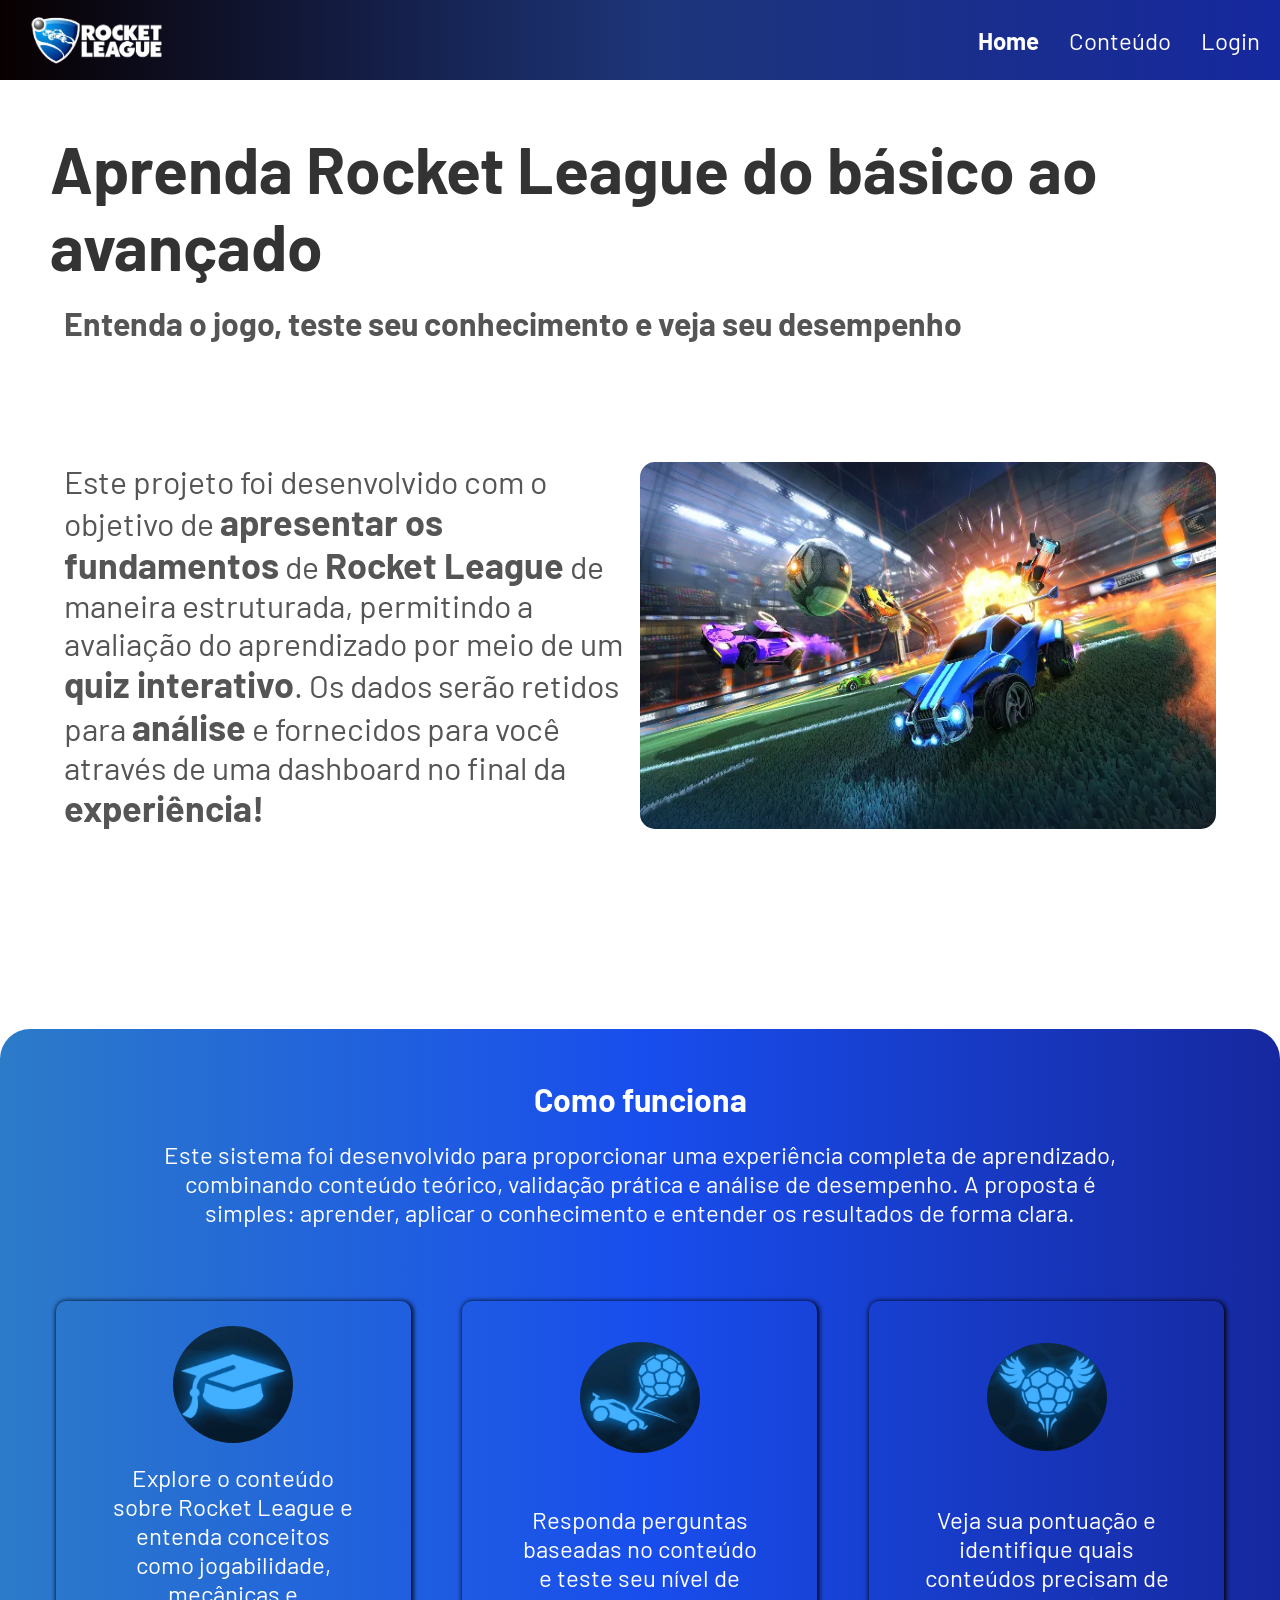
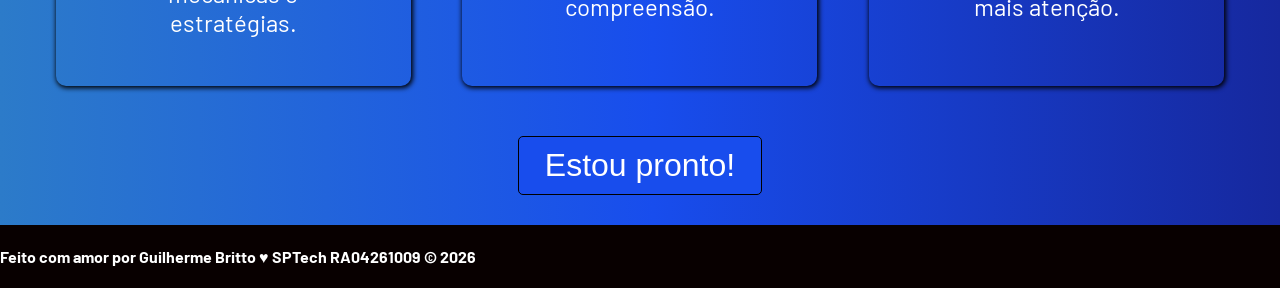
==== pi_rl/public/index.html @ 3319e49d "Adicionando paginas de Login e Cadastro ft. Conexão com o MySQL" ====
<!doctype html>
<html lang="en">
  <head>
    <meta charset="UTF-8" />
    <meta http-equiv="X-UA-Compatible" content="IE=edge" />
    <meta name="viewport" content="width=device-width, initial-scale=1.0" />

    <title>Rocket League | Página Inicial</title>

    <script src="./js/sessao.js"></script>

    <link rel="stylesheet" href="./css/estilo.css" />
    <link rel="icon" href="./assets/imgs/rocket.png" />
    <link rel="preconnect" href="https://fonts.gstatic.com" />
  </head>

  <body>
    <div class="header">
      <div class="container">
        <a href="./index.html"
          ><img
            class="logo"
            src="./assets/imgs/logo_rocket.png"
            alt="Logo do Rocket League"
        /></a>
        <nav>
          <ul>
            <li>
              <b><a href="./index.html">Home</a></b>
            </li>
            <li><a href="./conteudo.html">Conteúdo</a></li>
            <li><a href="./login.html">Login</a></li>
          </ul>
        </nav>
      </div>
    </div>
    <div class="box1">
      <div class="header_box1">
        <h1>Aprenda <span>Rocket League</span> do básico ao avançado</h1>
        <h3>Entenda o jogo, teste seu conhecimento e veja seu desempenho</h3>
      </div>
      <div class="content_box1">
        <p>
          Este projeto foi desenvolvido com o objetivo de
          <b>apresentar os</b> <b>fundamentos</b> de
          <b><span>Rocket League</span></b> de maneira estruturada, permitindo a
          avaliação do aprendizado por meio de um <b>quiz interativo</b>. Os
          dados serão retidos para <b>análise</b> e fornecidos para você através
          de uma dashboard no final da
          <b>experiência!</b>
        </p>
        <img
          src="./assets/imgs/rocketleague.webp"
          alt="Imagem do Rocket League"
        />
      </div>
    </div>
    <div class="box2">
      <div class="header_box2">
        <h1>Como funciona</h1>
        <p>
          Este sistema foi desenvolvido para proporcionar uma experiência
          completa de aprendizado, combinando conteúdo teórico, validação
          prática e análise de desempenho. A proposta é simples: aprender,
          aplicar o conhecimento e entender os resultados de forma clara.
        </p>
      </div>
      <div class="sections_box2">
        <div class="section1_box2">
          <img src="./assets/imgs/aprendizado.png" alt="Aprendizado" />
          <p>
            Explore o conteúdo sobre Rocket League e entenda conceitos como
            jogabilidade, mecânicas e estratégias.
          </p>
        </div>
        <div class="section1_box2">
          <img src="./assets/imgs/conhecimento.png" alt="Conhecimento" />
          <p>
            Responda perguntas baseadas no conteúdo e teste seu nível de
            compreensão.
          </p>
        </div>
        <div class="section1_box2">
          <img src="./assets/imgs/analise.png" alt="Análise" />
          <p>
            Veja sua pontuação e identifique quais conteúdos precisam de mais
            atenção.
          </p>
        </div>
      </div>
      <a href="./conteudo.html"
        ><button class="next_page">Estou pronto!</button></a
      >
    </div>

    <div class="footer">
      <div class="container">
        <h4>
          Feito com amor por Guilherme Britto &hearts; SPTech RA04261009 &copy;
          2026
        </h4>
      </div>
    </div>
  </body>
</html>
---- pi_rl/public/css/estilo.css ----
@import url('https://fonts.googleapis.com/css2?family=Barlow:ital,wght@0,100;0,200;0,300;0,400;0,500;0,600;0,700;0,800;0,900;1,100;1,200;1,300;1,400;1,500;1,600;1,700;1,800;1,900&display=swap');

body {
  margin: 0;
  padding: 0;
  font-family: 'Barlow', 'Segoe UI', 'Segoe UI', Tahoma, Geneva, Verdana, sans-serif;
}

body::selection{
  background-color: blue;
  color: white;
}

:root {
  --tamanho-header: 80px;
  --tamanho-banner: calc(100vh - var(--tamanho-header) - var(--tamanho-footer) - 2px);
  --tamanho-simulador: calc(100vh - var(--tamanho-header) - var(--tamanho-footer) - 2px);
  --tamanho-login: calc(100vh - var(--tamanho-header) - var(--tamanho-footer) - 2px);
  --tamanho-footer: 65px;
}

.logo {
  height: 70px;
  width: auto;
  transition: 500ms;
}

.logo:hover{
  transform: scale(1.1);
  transition-duration: 500ms;
}

.header {
  display: flex;
  justify-content: space-between;
  align-items: center;
  background: #080000;
  background: linear-gradient(90deg,rgba(8, 0, 0, 1) 0%, rgba(29, 53, 122, 1) 51%, rgba(22, 40, 158, 1) 100%);
  height: 80px;
  padding: 0px 20px;
  position: sticky;
  top: 0;
  z-index: 999;
}
.container {
  display: flex;
  align-items: center;
  justify-content: space-between;
  width: 100%;
}
nav ul {
  list-style: none;
  display: flex;
  gap: 30px;
  margin: 0;
  padding: 0;
}

nav ul li a {
  color: rgb(255, 255, 255);
  font-size: 24px;
  text-decoration: none;
  transition: color 0.3s ease;
}

nav ul li a:hover {
  color: rgb(255, 255, 255);
  transition: color 0.3s ease;
  color: rgba(255, 255, 255, 0.7);
}

.box1 {
  display: flex;
  flex-direction: column;
}

.header_box1 {
  display: flex;
  flex-direction: column;
  margin-top: 50px;
}

.header_box1 span{
  transition: 500ms;
}

.header_box1 span:hover{
  transform: scale(1.1);
  transition-duration: 500ms;
  color: rgb(12, 68, 141);
}

.box1 h1 {
  font-size: 64px;
  color: #333;
  margin: 0 0px 20px 50px;
}

.box1 h3 {
  font-size: 32px;
  color: #555;
  margin: 0px 0px 20px 5%;
}

.content_box1 {
  display: flex;
  flex-direction: row;
  justify-content: space-between;
  align-items: space-between;
  margin: 100px 5%;
}

.content_box1 p {
  font-size: 32px;
  color: #555;
  margin: 0;
  width: 55%;
}

.content_box1 p b{
  font-size: 36px;
  transition: 500ms;
}

.content_box1 p b span:hover{
  transform: scale(1.5);
  transition-duration: 500ms;
  color: rgb(12, 68, 141);
}

.content_box1 img {
  width: 50%;
  height: auto;
  border-radius: 15px;
  transition: 500ms;
}

.content_box1 img:hover{
  transform: scale(1.05);
  transition-duration: 500ms;
  box-shadow: 0 3px 6px rgb(10, 37, 190);
}

.box2 {
  display: flex;
  flex-direction: column;
  border-radius: 30px 30px 0px 0px;
  margin-top: 100px;
  text-align: center;
  color: white;
  padding: 30px;
  background: linear-gradient(90deg,rgba(44, 123, 201, 1) 0%, rgba(24, 77, 237, 1) 51%, rgba(22, 40, 158, 1) 100%);
}

.box2 .header_box2 p{
  font-size: 24px;
  color: white;
  margin-top: 20px;
  width: 80%;
  margin-left: 10%;
}

.sections_box2 {
  display: flex;
  flex-direction: row;
  justify-content: space-around;
  align-items: top;
}

.box2 img {
  width: 120px;
  height: auto;
  border-radius: 55%;
}

.section1_box2 {
  display: flex;
  flex-direction: column;
  justify-content: space-around;
  align-items: center;
  margin: 50px 0px;
  box-shadow: 1px 1px 5px 1px rgb(0, 0, 0);
  border-radius: 10px;
  width: 25%;
  padding: 25px;
}

.section1_box2 p {
  font-size: 24px;
  color: white;
  margin-top: 20px;
  width: 80%;
}

.next_page{
  width: 20%;
  font-size: 32px;
  background: rgb(24, 77, 237, 1);
  color: white;
  border-radius: 5px;
  padding: 10px;
  border: 1px solid black;
  transition: 1s;
}

.next_page:hover{
   transition-duration: 1s;
   transform: scale(1.5) rotate(-5deg);
   color: rgb(24, 77, 237, 1);
   background-color: white;
   border: none
}

.footer {
  display: flex;
  justify-content: center;
  align-items: center;
  background: #080000;
  color: white;
}

.login{ 
  display: flex;
  color: white;
  background-color: #080000;
  background: linear-gradient(rgba(0, 0, 0, 0.8), rgba(0, 0, 0, 0.8)),url('../assets/imgs/background_rocket.gif') ;
  background-size: cover;
  background-position: center; 
  background-repeat: no-repeat;
  min-height: 100vh;
}

.login .container{
  display: flex;
  align-items: center;
  justify-content: center;
}

.card-login{
  background-color: rgb(3, 3, 20);
  padding: 100px 200px;
  border-radius: 15px;
  text-align: center;
}

.card-login h2{
  font-size: 40px;
  margin-top: 0;
}

.formulario{
  width:  400px;
}

.card-login .campo{
  text-align: start;
}

.card-login input{
  width: 100%;
  padding: 10px;
  border-radius: 5px;
  border: 0;
}

.card-login button{
  border: 0;
  margin: 10px;
  padding: 10px 30px;
  border-radius: 5px;
  background-color: rgb(47, 47, 184);
  color: white;
  font-size: 18px;
  font-weight: bold;
}

.ref-cadastro{
  color: white;
}

.exit{
  position: absolute;
  text-decoration: none;
  color: white;
  font-size: 32px;
  top: 30px;
  left: 30px;
  transform: scaleX(-1);
}
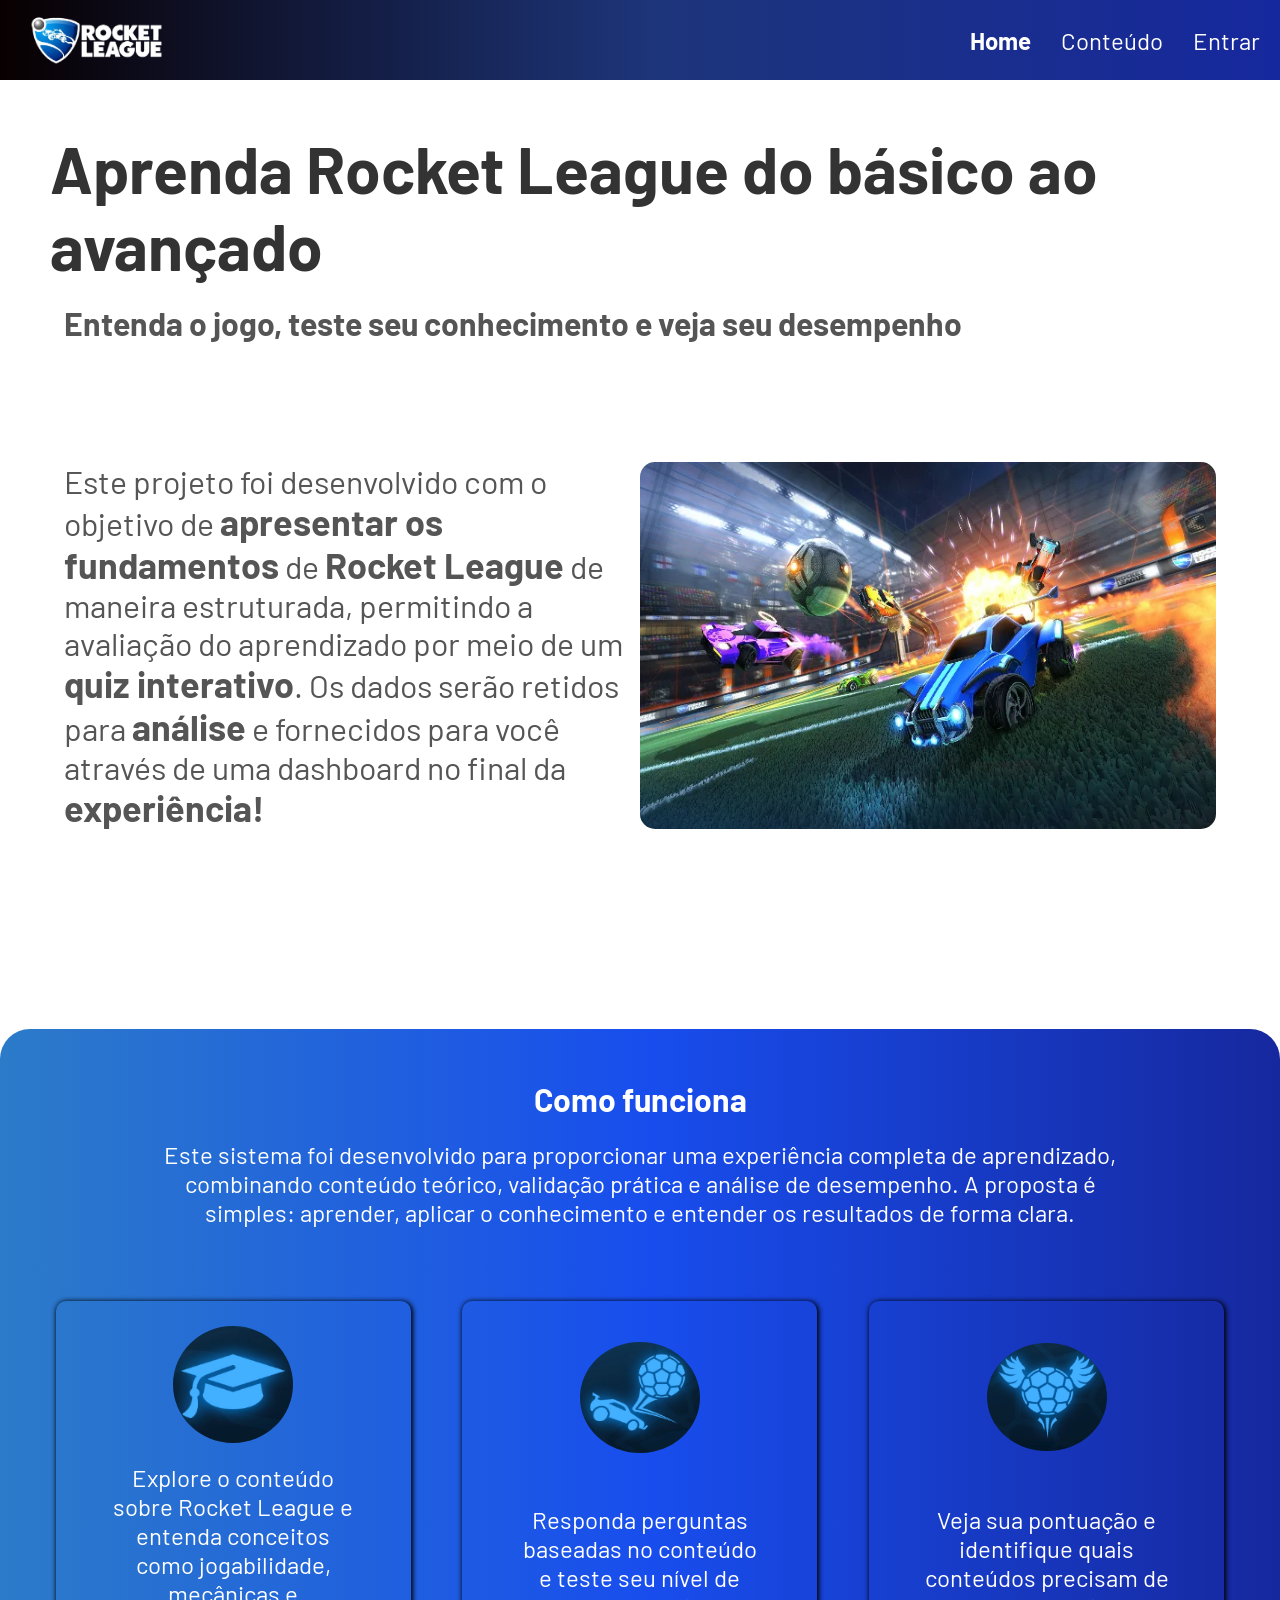
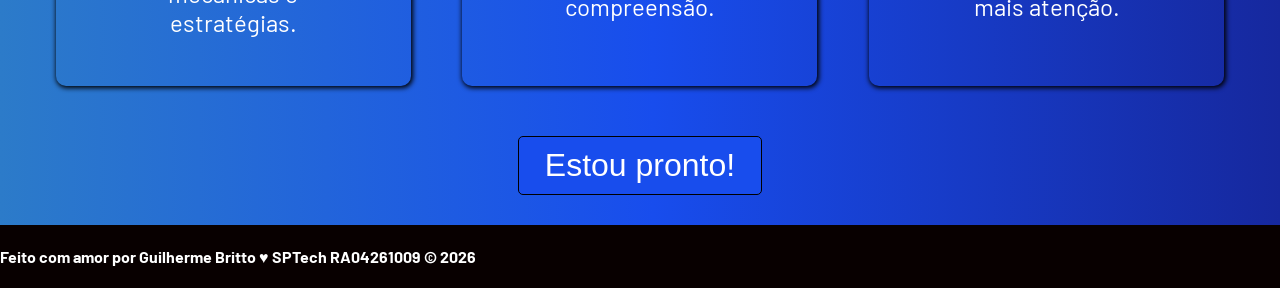
==== commit 0a1ca405: "Estilizando a página de quiz" ====
--- a/pi_rl/public/index.html
+++ b/pi_rl/public/index.html
@@ -29,7 +29,7 @@
               <b><a href="./index.html">Home</a></b>
             </li>
             <li><a href="./conteudo.html">Conteúdo</a></li>
-            <li><a href="./login.html">Login</a></li>
+            <li><a href="./login.html">Entrar</a></li>
           </ul>
         </nav>
       </div>
--- a/pi_rl/public/css/estilo.css
+++ b/pi_rl/public/css/estilo.css
@@ -6,7 +6,7 @@
   font-family: 'Barlow', 'Segoe UI', 'Segoe UI', Tahoma, Geneva, Verdana, sans-serif;
 }
 
-body::selection{
+body::selection {
   background-color: blue;
   color: white;
 }
@@ -25,7 +25,7 @@
   transition: 500ms;
 }
 
-.logo:hover{
+.logo:hover {
   transform: scale(1.1);
   transition-duration: 500ms;
 }
@@ -35,19 +35,26 @@
   justify-content: space-between;
   align-items: center;
   background: #080000;
-  background: linear-gradient(90deg,rgba(8, 0, 0, 1) 0%, rgba(29, 53, 122, 1) 51%, rgba(22, 40, 158, 1) 100%);
+  background: linear-gradient(90deg, rgba(8, 0, 0, 1) 0%, rgba(29, 53, 122, 1) 51%, rgba(22, 40, 158, 1) 100%);
   height: 80px;
   padding: 0px 20px;
   position: sticky;
   top: 0;
   z-index: 999;
 }
+
+.header p{
+  font-size: 40px;
+  color: white;
+}
+
 .container {
   display: flex;
   align-items: center;
   justify-content: space-between;
   width: 100%;
 }
+
 nav ul {
   list-style: none;
   display: flex;
@@ -80,11 +87,11 @@
   margin-top: 50px;
 }
 
-.header_box1 span{
+.header_box1 span {
   transition: 500ms;
 }
 
-.header_box1 span:hover{
+.header_box1 span:hover {
   transform: scale(1.1);
   transition-duration: 500ms;
   color: rgb(12, 68, 141);
@@ -117,12 +124,12 @@
   width: 55%;
 }
 
-.content_box1 p b{
+.content_box1 p b {
   font-size: 36px;
   transition: 500ms;
 }
 
-.content_box1 p b span:hover{
+.content_box1 p b span:hover {
   transform: scale(1.5);
   transition-duration: 500ms;
   color: rgb(12, 68, 141);
@@ -135,7 +142,7 @@
   transition: 500ms;
 }
 
-.content_box1 img:hover{
+.content_box1 img:hover {
   transform: scale(1.05);
   transition-duration: 500ms;
   box-shadow: 0 3px 6px rgb(10, 37, 190);
@@ -149,10 +156,10 @@
   text-align: center;
   color: white;
   padding: 30px;
-  background: linear-gradient(90deg,rgba(44, 123, 201, 1) 0%, rgba(24, 77, 237, 1) 51%, rgba(22, 40, 158, 1) 100%);
-}
-
-.box2 .header_box2 p{
+  background: linear-gradient(90deg, rgba(44, 123, 201, 1) 0%, rgba(24, 77, 237, 1) 51%, rgba(22, 40, 158, 1) 100%);
+}
+
+.box2 .header_box2 p {
   font-size: 24px;
   color: white;
   margin-top: 20px;
@@ -192,7 +199,7 @@
   width: 80%;
 }
 
-.next_page{
+.next_page {
   width: 20%;
   font-size: 32px;
   background: rgb(24, 77, 237, 1);
@@ -203,12 +210,12 @@
   transition: 1s;
 }
 
-.next_page:hover{
-   transition-duration: 1s;
-   transform: scale(1.5) rotate(-5deg);
-   color: rgb(24, 77, 237, 1);
-   background-color: white;
-   border: none
+.next_page:hover {
+  transition-duration: 1s;
+  transform: scale(1.5) rotate(-5deg);
+  color: rgb(24, 77, 237, 1);
+  background-color: white;
+  border: none
 }
 
 .footer {
@@ -219,51 +226,55 @@
   color: white;
 }
 
-.login{ 
+.login {
   display: flex;
   color: white;
   background-color: #080000;
-  background: linear-gradient(rgba(0, 0, 0, 0.8), rgba(0, 0, 0, 0.8)),url('../assets/imgs/background_rocket.gif') ;
+  background: linear-gradient(rgba(0, 0, 0, 0.8), rgba(0, 0, 0, 0.8)), url('../assets/imgs/background_rocket.gif');
   background-size: cover;
-  background-position: center; 
+  background-position: center;
   background-repeat: no-repeat;
   min-height: 100vh;
 }
 
-.login .container{
+.login .container {
   display: flex;
   align-items: center;
   justify-content: center;
 }
 
-.card-login{
+#mensagem_erro {
+  color: red;
+}
+
+.card-login {
   background-color: rgb(3, 3, 20);
-  padding: 100px 200px;
+  padding: 50px 100px;
   border-radius: 15px;
   text-align: center;
 }
 
-.card-login h2{
+.card-login h2 {
   font-size: 40px;
   margin-top: 0;
 }
 
-.formulario{
-  width:  400px;
-}
-
-.card-login .campo{
+.formulario {
+  width: 400px;
+}
+
+.card-login .campo {
   text-align: start;
 }
 
-.card-login input{
+.card-login input {
   width: 100%;
   padding: 10px;
   border-radius: 5px;
   border: 0;
 }
 
-.card-login button{
+.card-login button {
   border: 0;
   margin: 10px;
   padding: 10px 30px;
@@ -274,11 +285,11 @@
   font-weight: bold;
 }
 
-.ref-cadastro{
-  color: white;
-}
-
-.exit{
+.ref-cadastro {
+  color: white;
+}
+
+.exit {
   position: absolute;
   text-decoration: none;
   color: white;
@@ -286,4 +297,327 @@
   top: 30px;
   left: 30px;
   transform: scaleX(-1);
+}
+
+.box1_content {
+  display: flex;
+  flex-direction: column;
+  justify-content: center;
+}
+
+.box1_content h2 {
+  font-size: 64px;
+  margin-left: 50px;
+  color:#333;
+}
+
+.span_azul:hover {
+  color: rgb(12, 68, 141);
+  transform: scale(1.5);
+  transition-duration: 500ms;
+}
+
+.span_vermelho:hover {
+  color: rgb(184, 6, 6);
+  transform: scale(1.5);
+  transition-duration: 500ms;
+}
+
+.section1_box1_content {
+  display: flex;
+  justify-content: space-evenly;
+  align-items: center;
+}
+
+.section1_box1_content img {
+  width: 40%;
+}
+
+.section1_box1_content p {
+  width: 50%;
+  font-size: 32px;
+  color:#555;
+}
+
+.box2_content{
+  display: flex;
+  flex-direction: column;
+  text-align: center;
+  justify-content: center;
+}
+
+.box2_content h2{
+  font-size: 45px;
+  color:white;
+  background-color: rgba(255, 123, 0, 0.952);
+  padding: 20px;
+  margin: 7.5% 15% 7.5%;
+}
+
+.content_block {
+    width: 80%;
+    background-color: rgba(255, 255, 255, 0.05);
+    margin-bottom: 30px;
+    margin-left: 10%;
+    padding: 0px 25px 10px;
+    border: 2px solid #ff4d4d;
+    box-shadow: 1px 1px 5px 1px rgb(0, 0, 0);
+    text-align: start;
+    border-radius: 10px;
+}
+
+.content_block h3 {
+    margin-bottom: 15px;
+    font-size: 38px;
+    color: rgb(18, 59, 180)
+}
+
+.content_block p,
+.content_block li {
+    font-size: 18px;
+    line-height: 1.6;
+    margin-bottom: 10px;
+    width: 60%;
+}
+
+.content_block ul {
+    padding-left: 20px;
+}
+
+.home_quiz{
+    background:
+    linear-gradient(rgba(0, 0, 0, 0.75), rgba(0, 0, 0, 0.82)),
+    url('../assets/imgs/home_quiz.gif');
+
+    background-size: cover;
+    background-position: center;
+    background-repeat: no-repeat;
+
+    min-height: 92.4vh;
+
+    display: flex;
+    justify-content: center;
+    align-items: center;
+
+    font-family: Arial, Helvetica, sans-serif;
+}
+
+.box_home_quiz{
+    width: 80%;
+    max-width: 1200px;
+    text-align: center;
+    padding: 60px 40px;
+    background: rgba(255,255,255,0.04);
+    border: 1px solid rgba(255,255,255,0.08);
+    backdrop-filter: blur(8px);
+    border-radius: 30px;
+    box-shadow:
+    0 10px 40px rgba(0,0,0,0.5);
+    animation: fadeUp 1s ease;
+}
+
+.box_home_quiz h1{
+    font-size: clamp(48px, 6vw, 95px);
+    line-height: 1.1;
+    margin-bottom: 30px;
+    font-weight: 800;
+}
+
+.box_home_quiz h1 .laranja{
+    color: #ff8800;
+}
+
+.box_home_quiz h1 .azul{
+    color: #1f7cff;
+}
+
+.box_home_quiz p{
+    font-size: clamp(18px, 2vw, 32px);
+    color: rgba(255,255,255,0.9);
+    max-width: 1000px;
+    margin: auto;
+    line-height: 1.5;
+    margin-bottom: 50px;
+}
+
+.box_home_quiz button{
+    padding: 18px 42px;
+    background: linear-gradient(135deg, #00aaff, #0066ff);
+    border: none;
+    border-radius: 16px;
+    color: white;
+    font-size: 26px;
+    font-weight: bold;
+    cursor: pointer;
+    transition: 0.35s;
+    box-shadow:
+    0 0 20px rgba(0,170,255,0.35);
+}
+
+.box_home_quiz button:hover{
+    transform: translateY(-5px) scale(1.05);
+    box-shadow:
+    0 0 35px rgba(0,170,255,0.6);
+    background: linear-gradient(135deg, #0099ff, #005eff);
+}
+
+@keyframes fadeUp{
+    from{
+        opacity: 0;
+        transform: translateY(30px);
+    }
+
+    to{
+        opacity: 1;
+        transform: translateY(0);
+    }
+}
+
+.body_quiz{
+    min-height: 92.4vh;
+
+    background:
+    linear-gradient(rgba(0,0,0,0.82), rgba(0,0,0,0.88)),
+    url('../assets/imgs/domios_quiz.jpg');
+
+    background-size: cover;
+    background-position: center;
+    background-repeat: no-repeat;
+
+    font-family: Arial, Helvetica, sans-serif;
+
+    overflow-x: hidden;
+}
+
+
+.quiz_pergunta{
+    width: 75%;
+    margin: 60px auto 30px auto;
+    padding: 40px;
+    background: rgba(255,255,255,0.04);
+    border: 1px solid rgba(255,255,255,0.08);
+    border-radius: 28px;
+    backdrop-filter: blur(10px);
+    box-shadow:
+    0 0 30px rgba(0, 174, 255, 0.15),
+    0 15px 40px rgba(0,0,0,0.45);
+    animation: aparecer 0.8s ease;
+}
+
+.quiz_pergunta h3{
+    font-size: 34px;
+    color: white;
+    line-height: 1.4;
+    margin-bottom: 35px;
+    text-align: center;
+    text-shadow:
+    0 0 15px rgba(0,174,255,0.3);
+}
+
+
+.divquizimg1{
+    display: flex;
+    justify-content: center;
+    align-items: center;
+    margin-bottom: 35px;
+}
+
+.quizimg1{
+    width: 100%;
+    max-width: 850px;
+    border-radius: 22px;
+    border: 2px solid rgba(0,174,255,0.45);
+    box-shadow:
+    0 0 25px rgba(0,174,255,0.22);
+    transition: 0.4s;
+}
+
+.quizimg1:hover{
+    transform: scale(1.015);
+    box-shadow:
+    0 0 40px rgba(0,174,255,0.45);
+}
+
+.quiz_pergunta label{
+    display: flex;
+    align-items: center;
+    margin-bottom: 18px;
+    padding: 18px 20px;
+    border-radius: 16px;
+    cursor: pointer;
+    color: white;
+    font-size: 20px;
+    transition: 0.35s;
+    background: rgba(255,255,255,0.03);
+    border: 1px solid rgba(255,255,255,0.05);
+}
+
+.quiz_pergunta label:hover{
+    transform: translateX(10px);
+    background: rgba(0,174,255,0.12);
+    border: 1px solid rgba(0,174,255,0.35);
+    box-shadow:
+    0 0 20px rgba(0,174,255,0.15);
+}
+
+.quiz_pergunta input[type="radio"]{
+    margin-right: 18px;
+    transform: scale(1.3);
+    cursor: pointer;
+    accent-color: #00aeff;
+}
+
+.quiz_pergunta label:has(input:checked){
+    background: rgba(0,174,255,0.18);
+    border: 1px solid #00aeff;
+    box-shadow:
+    0 0 20px rgba(0,174,255,0.25);
+}
+
+
+.quiz_acoes{
+    width: 75%;
+    margin: auto;
+    display: flex;
+    justify-content: flex-end;
+}
+
+.btn_proxima{
+    padding: 18px 40px;
+    background:
+    linear-gradient(135deg, #00aaff, #004cff);
+    border: none;
+    border-radius: 16px;
+    color: white;
+    font-size: 20px;
+    font-weight: bold;
+    cursor: pointer;
+    transition: 0.35s;
+    box-shadow:
+    0 0 25px rgba(0,174,255,0.35);
+    margin-bottom: 3%;
+}
+
+.btn_proxima:hover{
+    transform: translateY(-4px) scale(1.04);
+    box-shadow:
+    0 0 40px rgba(0,174,255,0.55);
+    background:
+    linear-gradient(135deg, #00bbff, #005eff);
+}
+
+.btn_proxima:active{
+    transform: scale(0.97);
+}
+
+@keyframes aparecer{
+    from{
+        opacity: 0;
+        transform: translateY(30px);
+    }
+
+    to{
+        opacity: 1;
+        transform: translateY(0);
+    }
 }
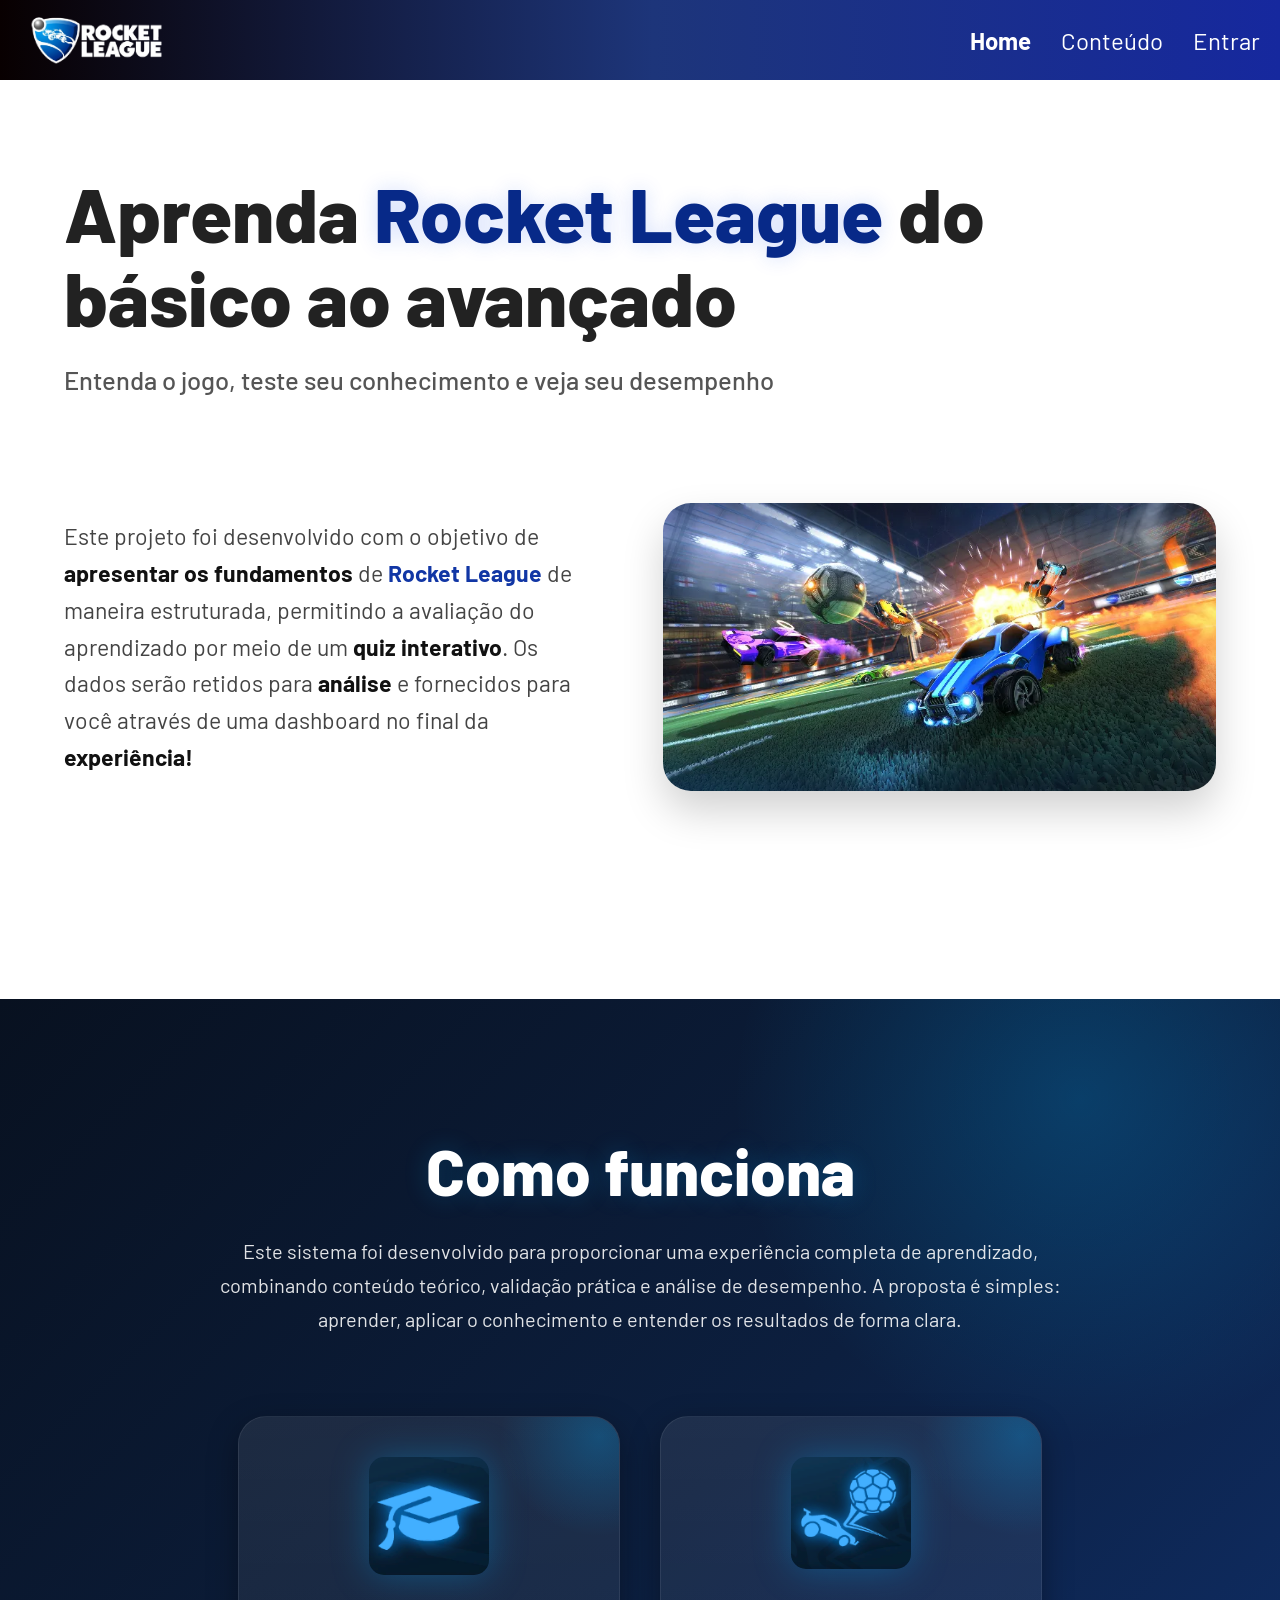
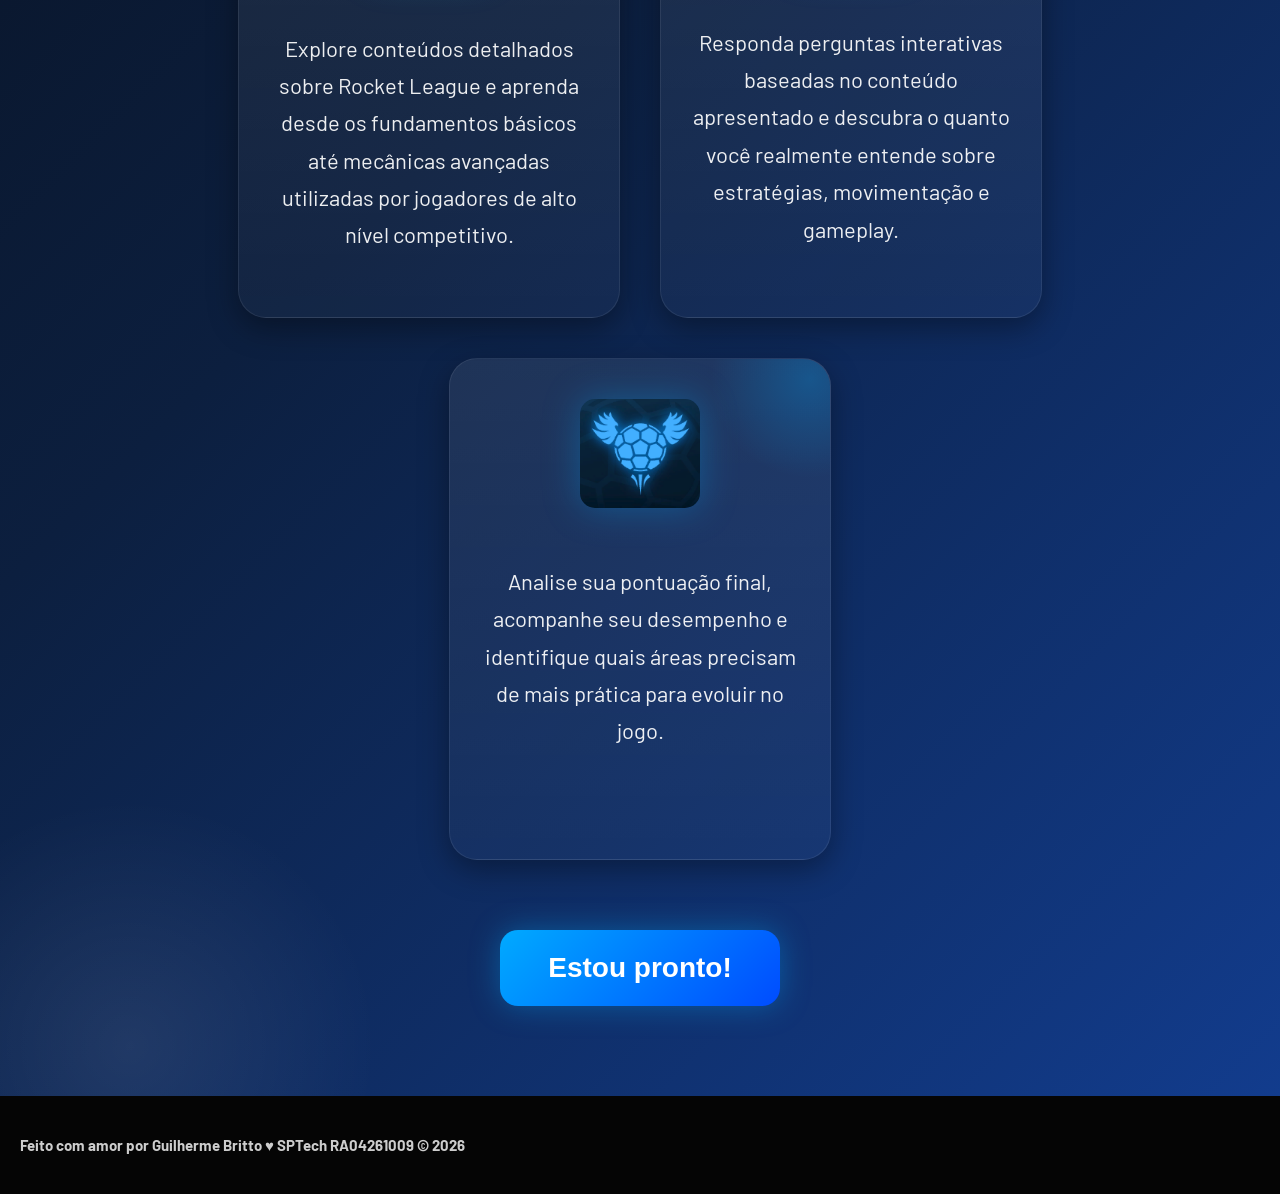
==== commit 1eb0c041: "Estilizando a página home" ====
--- a/pi_rl/public/index.html
+++ b/pi_rl/public/index.html
@@ -69,22 +69,26 @@
         <div class="section1_box2">
           <img src="./assets/imgs/aprendizado.png" alt="Aprendizado" />
           <p>
-            Explore o conteúdo sobre Rocket League e entenda conceitos como
-            jogabilidade, mecânicas e estratégias.
+            Explore conteúdos detalhados sobre Rocket League e aprenda desde os
+            fundamentos básicos até mecânicas avançadas utilizadas por jogadores
+            de alto nível competitivo.
           </p>
         </div>
+
         <div class="section1_box2">
           <img src="./assets/imgs/conhecimento.png" alt="Conhecimento" />
           <p>
-            Responda perguntas baseadas no conteúdo e teste seu nível de
-            compreensão.
+            Responda perguntas interativas baseadas no conteúdo apresentado e
+            descubra o quanto você realmente entende sobre estratégias,
+            movimentação e gameplay.
           </p>
         </div>
+
         <div class="section1_box2">
           <img src="./assets/imgs/analise.png" alt="Análise" />
           <p>
-            Veja sua pontuação e identifique quais conteúdos precisam de mais
-            atenção.
+            Analise sua pontuação final, acompanhe seu desempenho e identifique
+            quais áreas precisam de mais prática para evoluir no jogo.
           </p>
         </div>
       </div>
--- a/pi_rl/public/css/estilo.css
+++ b/pi_rl/public/css/estilo.css
@@ -76,156 +76,277 @@
   color: rgba(255, 255, 255, 0.7);
 }
 
-.box1 {
-  display: flex;
-  flex-direction: column;
-}
-
-.header_box1 {
-  display: flex;
-  flex-direction: column;
-  margin-top: 50px;
-}
-
-.header_box1 span {
-  transition: 500ms;
-}
-
-.header_box1 span:hover {
-  transform: scale(1.1);
-  transition-duration: 500ms;
-  color: rgb(12, 68, 141);
-}
-
-.box1 h1 {
-  font-size: 64px;
-  color: #333;
-  margin: 0 0px 20px 50px;
-}
-
-.box1 h3 {
-  font-size: 32px;
-  color: #555;
-  margin: 0px 0px 20px 5%;
-}
-
-.content_box1 {
-  display: flex;
-  flex-direction: row;
-  justify-content: space-between;
-  align-items: space-between;
-  margin: 100px 5%;
-}
-
-.content_box1 p {
-  font-size: 32px;
-  color: #555;
-  margin: 0;
-  width: 55%;
-}
-
-.content_box1 p b {
-  font-size: 36px;
-  transition: 500ms;
-}
-
-.content_box1 p b span:hover {
-  transform: scale(1.5);
-  transition-duration: 500ms;
-  color: rgb(12, 68, 141);
-}
-
-.content_box1 img {
-  width: 50%;
-  height: auto;
-  border-radius: 15px;
-  transition: 500ms;
-}
-
-.content_box1 img:hover {
-  transform: scale(1.05);
-  transition-duration: 500ms;
-  box-shadow: 0 3px 6px rgb(10, 37, 190);
-}
-
-.box2 {
-  display: flex;
-  flex-direction: column;
-  border-radius: 30px 30px 0px 0px;
-  margin-top: 100px;
-  text-align: center;
-  color: white;
-  padding: 30px;
-  background: linear-gradient(90deg, rgba(44, 123, 201, 1) 0%, rgba(24, 77, 237, 1) 51%, rgba(22, 40, 158, 1) 100%);
-}
-
-.box2 .header_box2 p {
-  font-size: 24px;
-  color: white;
-  margin-top: 20px;
-  width: 80%;
-  margin-left: 10%;
-}
-
-.sections_box2 {
-  display: flex;
-  flex-direction: row;
-  justify-content: space-around;
-  align-items: top;
-}
-
-.box2 img {
-  width: 120px;
-  height: auto;
-  border-radius: 55%;
-}
-
-.section1_box2 {
-  display: flex;
-  flex-direction: column;
-  justify-content: space-around;
-  align-items: center;
-  margin: 50px 0px;
-  box-shadow: 1px 1px 5px 1px rgb(0, 0, 0);
-  border-radius: 10px;
-  width: 25%;
-  padding: 25px;
-}
-
-.section1_box2 p {
-  font-size: 24px;
-  color: white;
-  margin-top: 20px;
-  width: 80%;
-}
-
-.next_page {
-  width: 20%;
-  font-size: 32px;
-  background: rgb(24, 77, 237, 1);
-  color: white;
-  border-radius: 5px;
-  padding: 10px;
-  border: 1px solid black;
-  transition: 1s;
-}
-
-.next_page:hover {
-  transition-duration: 1s;
-  transform: scale(1.5) rotate(-5deg);
-  color: rgb(24, 77, 237, 1);
-  background-color: white;
-  border: none
-}
-
-.footer {
-  display: flex;
-  justify-content: center;
-  align-items: center;
-  background: #080000;
-  color: white;
-}
-
+.box1{
+    display: flex;
+    flex-direction: column;
+    padding: 50px 0 80px 0;
+}
+
+.header_box1{
+    display: flex;
+    flex-direction: column;
+    margin-top: 40px;
+    animation: surgirCima 1s ease;
+}
+
+.header_box1 h1{
+    font-size: clamp(52px, 6vw, 90px);
+    color: #222;
+    margin: 0 5% 25px 5%;
+    line-height: 1.1;
+    font-weight: 800;
+}
+
+.header_box1 h1 span{
+    color: rgb(7, 41, 136);
+    transition: 0.4s;
+    text-shadow:
+    0 0 20px rgba(24,77,237,0.18);
+}
+
+.header_box1 h1 span:hover{
+    color: rgb(12, 68, 141);
+    letter-spacing: 2px;
+}
+
+.header_box1 h3{
+    font-size: clamp(24px, 2vw, 36px);
+    color: #555;
+    margin: 0 5%;
+    font-weight: 500;
+}
+
+.content_box1{
+    display: flex;
+    justify-content: space-between;
+    align-items: center;
+    gap: 60px;
+    margin: 100px 5% 0 5%;
+}
+
+.content_box1 p{
+    font-size: clamp(22px, 1.8vw, 34px);
+    color: #444;
+    line-height: 1.6;
+    width: 52%;
+    font-weight: 400;
+}
+
+.content_box1 p b{
+    color: #111;
+    transition: 0.3s;
+}
+
+.content_box1 p b span{
+    color: rgb(17, 54, 165);
+}
+
+.content_box1 p b span:hover{
+    color: rgb(12, 68, 141);
+}
+
+.content_box1 img{
+    width: 48%;
+    border-radius: 28px;
+    transition: 0.45s;
+    box-shadow:
+    0 20px 40px rgba(0,0,0,0.18);
+}
+
+.content_box1 img:hover{
+    transform: scale(1.03) rotate(-1deg);
+    box-shadow:
+    0 25px 50px rgba(24,77,237,0.28);
+}
+
+/* ===== BOX 2 ===== */
+
+.box2{
+    display: flex;
+    flex-direction: column;
+    text-align: center;
+    color: white;
+    padding: 90px 5%;
+    margin-top: 120px;
+    position: relative;
+    overflow: hidden;
+    background:
+    linear-gradient(135deg,
+    #081120 0%,
+    #0c1f3f 40%,
+    #123c8d 100%);
+}
+
+.box2::before{
+    content: "";
+    position: absolute;
+    width: 700px;
+    height: 700px;
+    background:
+    radial-gradient(circle,
+    rgba(0,174,255,0.22) 0%,
+    transparent 70%);
+    top: -250px;
+    right: -150px;
+    z-index: 0;
+}
+
+.box2::after{
+    content: "";
+    position: absolute;
+    width: 500px;
+    height: 500px;
+    background:
+    radial-gradient(circle,
+    rgba(255,255,255,0.08) 0%,
+    transparent 70%);
+    bottom: -200px;
+    left: -120px;
+    z-index: 0;
+}
+
+.box2 > *{
+    position: relative;
+    z-index: 2;
+}
+
+.box2 .header_box2 h1{
+    font-size: clamp(48px, 5vw, 82px);
+    margin-bottom: 25px;
+    font-weight: 800;
+    text-shadow:
+    0 0 25px rgba(0,174,255,0.22);
+}
+
+.box2 .header_box2 p{
+    font-size: clamp(20px, 1.5vw, 28px);
+    width: 75%;
+    margin: auto;
+    line-height: 1.7;
+    color: rgba(255,255,255,0.88);
+}
+
+.sections_box2{
+    display: flex;
+    justify-content: center;
+    gap: 40px;
+    margin-top: 80px;
+    flex-wrap: wrap;
+}
+
+.section1_box2{
+    width: 320px;
+    min-height: 420px;
+    padding: 40px 30px;
+    border-radius: 28px;
+    background:
+    linear-gradient(
+    180deg,
+    rgba(255,255,255,0.08),
+    rgba(255,255,255,0.03)
+    );
+    border: 1px solid rgba(255,255,255,0.08);
+    transition: 0.45s;
+    position: relative;
+    overflow: hidden;
+    box-shadow:
+    0 10px 30px rgba(0,0,0,0.35);
+}
+
+.section1_box2::before{
+    content: "";
+    position: absolute;
+    width: 200px;
+    height: 200px;
+    background:
+    radial-gradient(circle,
+    rgba(0,174,255,0.25),
+    transparent 70%);
+    top: -80px;
+    right: -80px;
+}
+
+.section1_box2:hover{
+    transform:
+    translateY(-12px)
+    scale(1.03);
+    border: 1px solid rgba(0,174,255,0.35);
+    box-shadow:
+    0 0 35px rgba(0,174,255,0.22),
+    0 20px 50px rgba(0,0,0,0.4);
+}
+
+.section1_box2 img{
+    width: 120px;
+    margin-bottom: 30px;
+    transition: 0.4s;
+    border-radius: 15px;
+    filter:
+    drop-shadow(0 0 18px rgba(0,174,255,0.3));
+}
+
+.section1_box2:hover img{
+    transform: scale(1.08);
+}
+
+.section1_box2 p{
+    font-size: 22px;
+    line-height: 1.7;
+    color: rgba(255,255,255,0.92);
+}
+
+.next_page{
+    margin-top: 70px;
+    align-self: center;
+    padding: 22px 48px;
+    font-size: 28px;
+    font-weight: bold;
+    color: white;
+    border: none;
+    border-radius: 18px;
+    cursor: pointer;
+    transition: 0.4s;
+    background:
+    linear-gradient(135deg,
+    #00aaff,
+    #004cff);
+    box-shadow:
+    0 0 30px rgba(0,174,255,0.35);
+}
+
+.next_page:hover{
+    transform:
+    translateY(-6px)
+    scale(1.05);
+    box-shadow:
+    0 0 45px rgba(0,174,255,0.55);
+    background:
+    linear-gradient(135deg,
+    #00bbff,
+    #005eff);
+}
+
+.footer{
+    display: flex;
+    justify-content: center;
+    align-items: center;
+    background: #050505;
+    color: rgba(255,255,255,0.8);
+    padding: 20px;
+    font-size: 15px;
+}
+
+@keyframes surgirCima{
+    from{
+        opacity: 0;
+        transform: translateY(30px);
+    }
+    to{
+        opacity: 1;
+        transform: translateY(0);
+    }
+  }
+  
 .login {
   display: flex;
   color: white;
@@ -243,50 +364,110 @@
   justify-content: center;
 }
 
-#mensagem_erro {
-  color: red;
-}
-
-.card-login {
-  background-color: rgb(3, 3, 20);
-  padding: 50px 100px;
-  border-radius: 15px;
-  text-align: center;
-}
-
-.card-login h2 {
-  font-size: 40px;
-  margin-top: 0;
-}
-
-.formulario {
-  width: 400px;
-}
-
-.card-login .campo {
-  text-align: start;
-}
-
-.card-login input {
-  width: 100%;
-  padding: 10px;
-  border-radius: 5px;
-  border: 0;
-}
-
-.card-login button {
-  border: 0;
-  margin: 10px;
-  padding: 10px 30px;
-  border-radius: 5px;
-  background-color: rgb(47, 47, 184);
-  color: white;
-  font-size: 18px;
-  font-weight: bold;
-}
-
-.ref-cadastro {
-  color: white;
+.card-login{
+    background: rgba(255,255,255,0.04);
+    border: 1px solid rgba(255,255,255,0.08);
+    backdrop-filter: blur(10px);
+    padding: 55px 70px;
+    border-radius: 28px;
+    text-align: center;
+    box-shadow:
+    0 0 30px rgba(0,174,255,0.12),
+    0 15px 40px rgba(0,0,0,0.45);
+    animation: aparecerLogin 0.8s ease;
+}
+
+.card-login h2{
+    font-size: 52px;
+    margin-top: 0;
+    margin-bottom: 35px;
+    color: white;
+    font-weight: 800;
+    letter-spacing: 1px;
+    text-shadow:
+    0 0 15px rgba(0,174,255,0.25);
+}
+
+.formulario{
+    width: 400px;
+}
+
+.card-login .campo{
+    text-align: start;
+    margin-bottom: 22px;
+}
+
+.card-login .campo span{
+    display: block;
+    margin-bottom: 10px;
+    color: rgba(255,255,255,0.85);
+    font-size: 18px;
+    font-weight: 600;
+    letter-spacing: 0.5px;
+}
+
+
+.card-login input{
+    width: 100%;
+    padding: 16px 18px;
+    border-radius: 14px;
+    border: 1px solid rgba(255,255,255,0.08);
+    background: rgba(255,255,255,0.05);
+    color: white;
+    font-size: 16px;
+    outline: none;
+    transition: 0.3s;
+}
+
+.card-login input::placeholder{
+    color: rgba(255,255,255,0.4);
+}
+
+.card-login input:focus{
+    border: 1px solid rgba(0,174,255,0.7);
+    box-shadow:
+    0 0 20px rgba(0,174,255,0.25);
+    background: rgba(255,255,255,0.07);
+}
+
+.card-login button{
+    border: none;
+    margin-top: 18px;
+    padding: 16px 38px;
+    border-radius: 16px;
+    background:
+    linear-gradient(135deg, #00aaff, #004cff);
+    color: white;
+    font-size: 20px;
+    font-weight: bold;
+    cursor: pointer;
+    transition: 0.35s;
+    box-shadow:
+    0 0 25px rgba(0,174,255,0.35);
+}
+
+.card-login button:hover{
+    transform: translateY(-4px) scale(1.04);
+    box-shadow:
+    0 0 40px rgba(0,174,255,0.55);
+    background:
+    linear-gradient(135deg, #00bbff, #005eff);
+}
+
+
+.ref-cadastro{
+    display: inline-block;
+    margin-top: 25px;
+    color: rgba(255,255,255,0.8);
+    text-decoration: none;
+    font-size: 15px;
+    transition: 0.3s;
+}
+
+.ref-cadastro:hover{
+    color: #00aeff;
+    text-shadow:
+    0 0 12px rgba(0,174,255,0.35);
 }
 
 .exit {
@@ -298,6 +479,25 @@
   left: 30px;
   transform: scaleX(-1);
 }
+
+#mensagem_erro{
+    margin-top: 15px;
+    color: #ff4d4d;
+    font-weight: bold;
+}
+
+@keyframes aparecerLogin{
+    from{
+        opacity: 0;
+        transform: translateY(30px);
+    }
+
+    to{
+        opacity: 1;
+        transform: translateY(0);
+    }
+}
+
 
 .box1_content {
   display: flex;
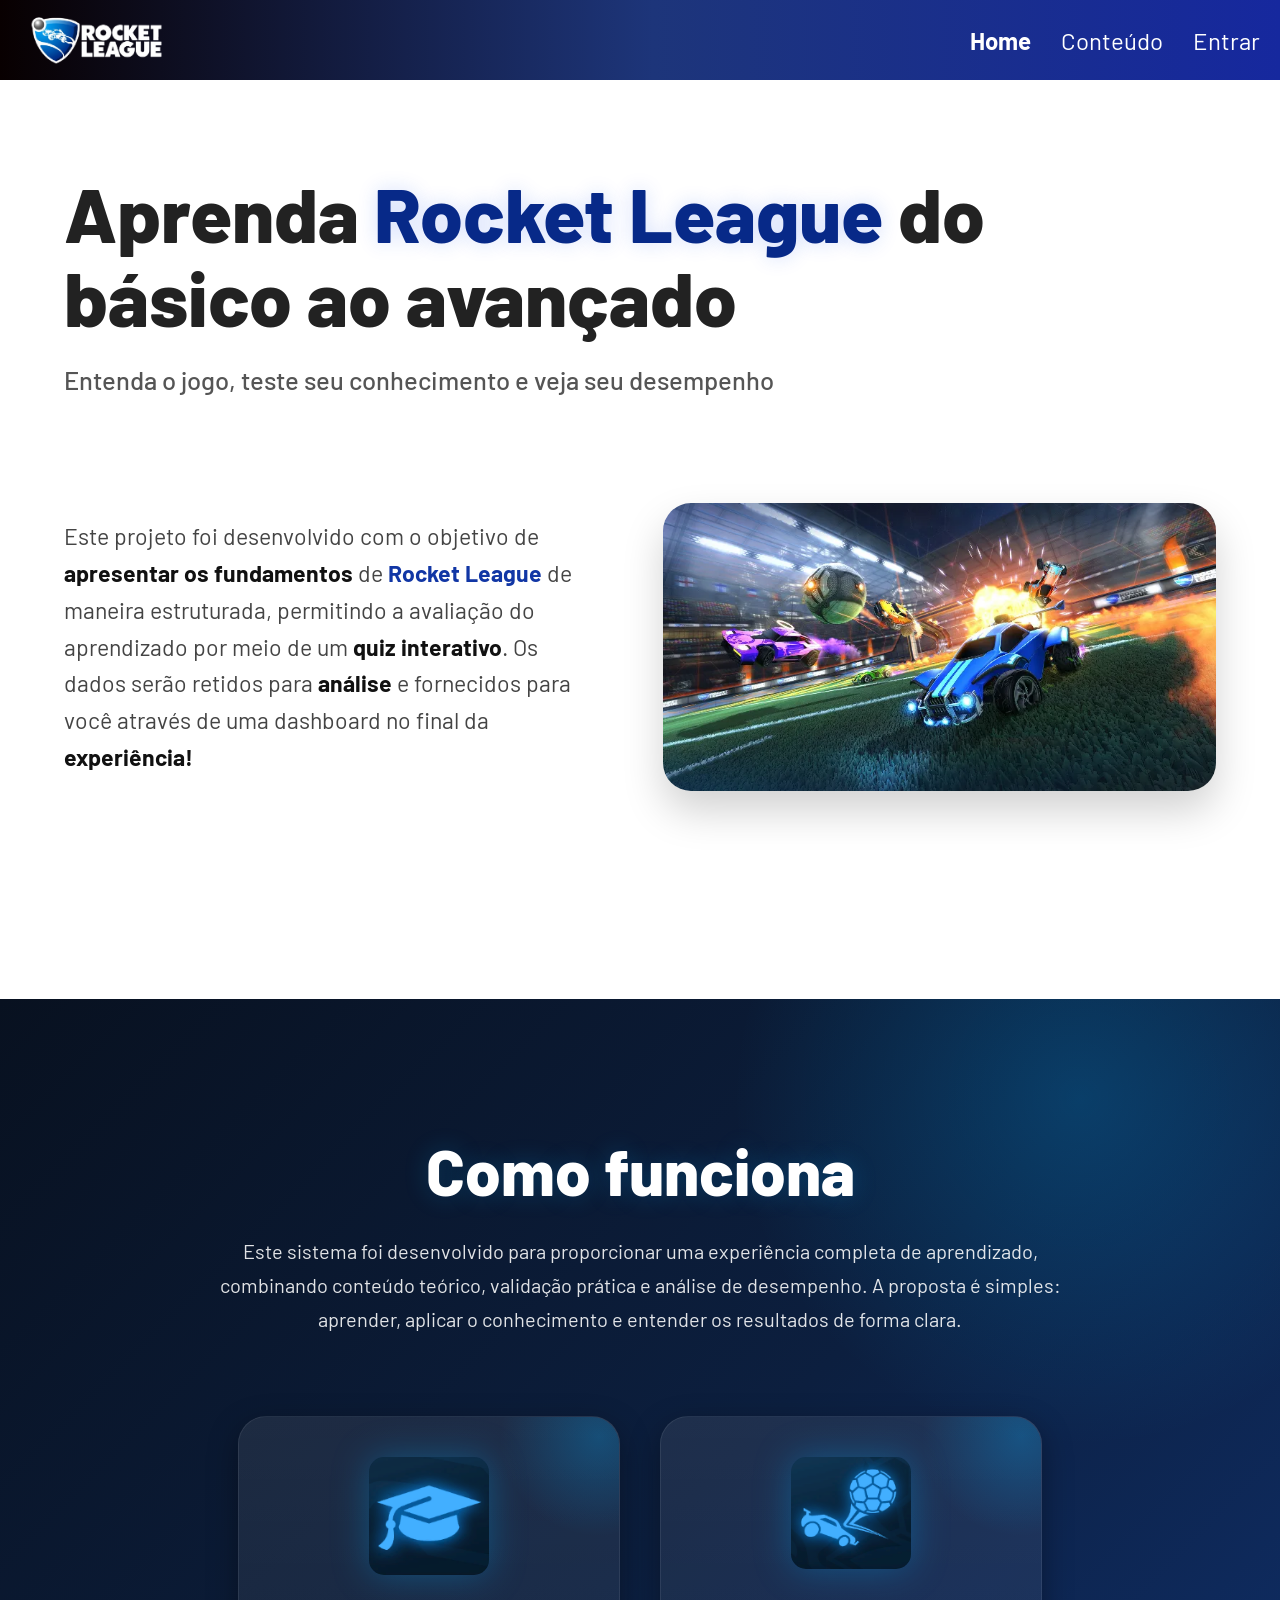
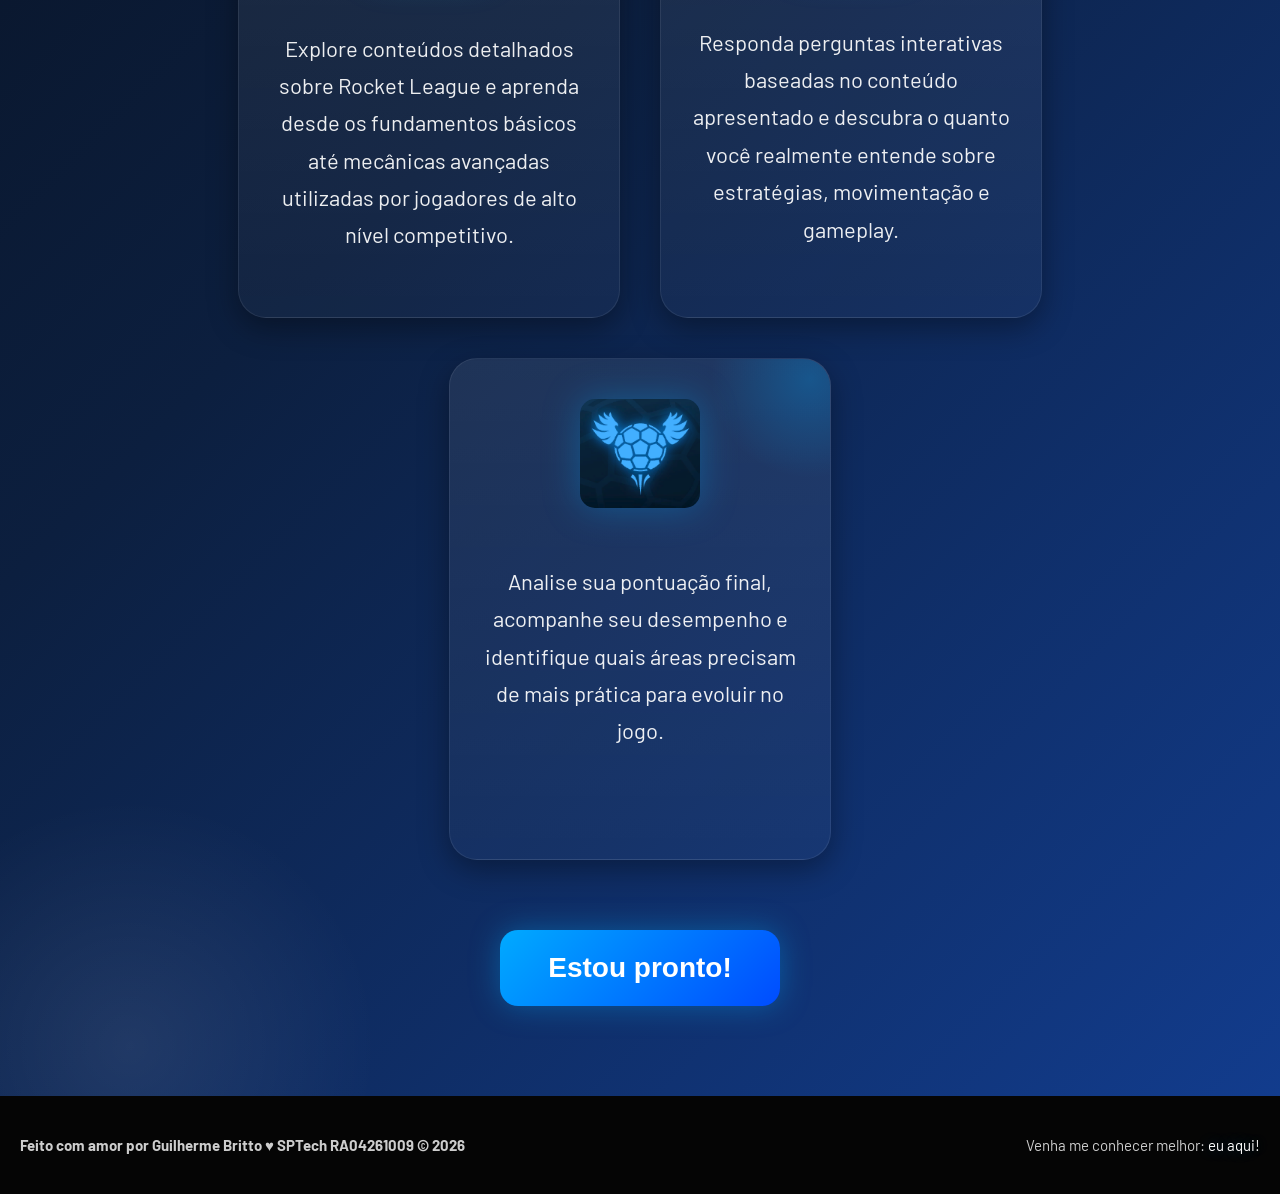
==== commit 3cd55e05: "Adicionando link de sobre na home" ====
--- a/pi_rl/public/index.html
+++ b/pi_rl/public/index.html
@@ -29,7 +29,7 @@
               <b><a href="./index.html">Home</a></b>
             </li>
             <li><a href="./conteudo.html">Conteúdo</a></li>
-            <li><a href="./login.html">Entrar</a></li>
+            <li><a id="link_header" href="./login.html">Entrar</a></li>
           </ul>
         </nav>
       </div>
@@ -103,7 +103,22 @@
           Feito com amor por Guilherme Britto &hearts; SPTech RA04261009 &copy;
           2026
         </h4>
+        <p>
+          Venha me conhecer melhor:
+          <a href="./sobre.html" class="link_sobre">eu aqui!</a>
+        </p>
       </div>
     </div>
   </body>
+  <script>
+    const linkHeader = document.getElementById("link_header");
+
+    if (sessionStorage.ID_USUARIO) {
+      linkHeader.innerHTML = "Quiz";
+      linkHeader.href = "./homequiz.html";
+    } else {
+      linkHeader.innerHTML = "Entrar";
+      linkHeader.href = "./login.html";
+    }
+  </script>
 </html>
--- a/pi_rl/public/css/estilo.css
+++ b/pi_rl/public/css/estilo.css
@@ -159,8 +159,6 @@
     0 25px 50px rgba(24,77,237,0.28);
 }
 
-/* ===== BOX 2 ===== */
-
 .box2{
     display: flex;
     flex-direction: column;
@@ -336,17 +334,13 @@
     font-size: 15px;
 }
 
-@keyframes surgirCima{
-    from{
-        opacity: 0;
-        transform: translateY(30px);
-    }
-    to{
-        opacity: 1;
-        transform: translateY(0);
-    }
-  }
-  
+.link_sobre{
+    text-decoration: none;
+    color: white;
+    text-shadow:
+    0 0 15px rgba(0,174,255,0.3);
+}
+
 .login {
   display: flex;
   color: white;
@@ -486,102 +480,219 @@
     font-weight: bold;
 }
 
-@keyframes aparecerLogin{
-    from{
-        opacity: 0;
-        transform: translateY(30px);
-    }
-
-    to{
-        opacity: 1;
-        transform: translateY(0);
-    }
-}
-
-
-.box1_content {
-  display: flex;
-  flex-direction: column;
-  justify-content: center;
-}
-
-.box1_content h2 {
-  font-size: 64px;
-  margin-left: 50px;
-  color:#333;
-}
-
-.span_azul:hover {
-  color: rgb(12, 68, 141);
-  transform: scale(1.5);
-  transition-duration: 500ms;
-}
-
-.span_vermelho:hover {
-  color: rgb(184, 6, 6);
-  transform: scale(1.5);
-  transition-duration: 500ms;
-}
-
-.section1_box1_content {
-  display: flex;
-  justify-content: space-evenly;
-  align-items: center;
-}
-
-.section1_box1_content img {
-  width: 40%;
-}
-
-.section1_box1_content p {
-  width: 50%;
-  font-size: 32px;
-  color:#555;
+#mensagem_concluido{
+    margin-top: 15px;
+    color: #ffffff;
+    font-weight: bold;
+}
+
+.box1_content{
+    display: flex;
+    flex-direction: column;
+    padding: 50px 0;
+}
+
+.box1_content h2{
+    font-size: clamp(52px, 5vw, 82px);
+    margin: 0 5% 60px 5%;
+    line-height: 1.1;
+    color: #222;
+    font-weight: 800;
+}
+
+.span_azul,
+.span_vermelho{
+    transition: 0.35s;
+}
+
+.span_azul{
+    color: rgb(24, 77, 237);
+}
+
+.span_vermelho{
+    color: rgb(0, 0, 0);
+}
+
+.span_azul:hover{
+    color: rgb(12, 68, 141);
+}
+
+.span_vermelho:hover{
+    color: rgb(170, 20, 20);
+}
+
+.section1_box1_content{
+    display: flex;
+    justify-content: space-between;
+    align-items: center;
+    gap: 50px;
+    margin: 0 5%;
+}
+
+.section1_box1_content p{
+    width: 52%;
+    font-size: clamp(22px, 1.8vw, 34px);
+    color: #444;
+    line-height: 1.7;
+}
+
+.section1_box1_content img{
+    width: 45%;
+    border-radius: 24px;
+    transition: 0.45s;
+    box-shadow:
+    0 20px 40px rgba(0,0,0,0.18);
+}
+
+.section1_box1_content img:hover{
+    transform: scale(1.03) rotate(-1deg);
+    box-shadow:
+    0 25px 50px rgba(24,77,237,0.22);
 }
 
 .box2_content{
-  display: flex;
-  flex-direction: column;
-  text-align: center;
-  justify-content: center;
+    display: flex;
+    flex-direction: column;
+
+    align-items: center;
+
+    padding-bottom: 80px;
 }
 
 .box2_content h2{
-  font-size: 45px;
-  color:white;
-  background-color: rgba(255, 123, 0, 0.952);
-  padding: 20px;
-  margin: 7.5% 15% 7.5%;
-}
-
-.content_block {
-    width: 80%;
-    background-color: rgba(255, 255, 255, 0.05);
-    margin-bottom: 30px;
-    margin-left: 10%;
-    padding: 0px 25px 10px;
-    border: 2px solid #ff4d4d;
-    box-shadow: 1px 1px 5px 1px rgb(0, 0, 0);
-    text-align: start;
-    border-radius: 10px;
-}
-
-.content_block h3 {
-    margin-bottom: 15px;
-    font-size: 38px;
-    color: rgb(18, 59, 180)
+    font-size: clamp(36px, 4vw, 58px);
+    color: white;
+    background:
+    linear-gradient(135deg,
+    rgb(255, 123, 0),
+    rgb(255, 85, 0));
+    padding: 22px 45px;
+    margin: 90px 0 60px 0;
+    border-radius: 18px;
+    box-shadow:
+    0 10px 25px rgba(255,123,0,0.22);
+    letter-spacing: 1px;
+}
+
+.content_block{
+    width: 85%;
+    display: flex;
+    justify-content: space-between;
+    align-items: center;
+    gap: 50px;
+    padding: 45px;
+    margin-bottom: 45px;
+    background: white;
+    border-radius: 26px;
+    transition: 0.45s;
+    box-shadow:
+    0 10px 35px rgba(0,0,0,0.08);
+    border: 1px solid rgba(0,0,0,0.05);
+}
+
+.content_block:hover{
+    transform: translateY(-8px);
+    box-shadow:
+    0 20px 45px rgba(0,0,0,0.12);
+}
+
+.content_block div{
+    width: 58%;
+}
+
+.content_block h3{
+    font-size: clamp(32px, 3vw, 48px);
+    margin-bottom: 22px;
+    color: rgb(24, 77, 237);
+    line-height: 1.2;
+}
+
+.content_block h1{
+    font-size: 28px;
+    margin: 30px 0 18px 0;
+    color: rgb(255, 123, 0);
 }
 
 .content_block p,
-.content_block li {
-    font-size: 18px;
-    line-height: 1.6;
-    margin-bottom: 10px;
-    width: 60%;
-}
-
-.content_block ul {
-    padding-left: 20px;
+.content_block li{
+    font-size: 21px;
+    line-height: 1.8;
+    color: #555;
+}
+
+.content_block ul{
+    padding-left: 28px;
+    margin-top: 10px;
+}
+
+.content_block .imgs{
+    width: 38%;
+    display: flex;
+    flex-direction: column;
+    justify-content: center;
+    gap: 80px;
+    margin-top: 12%;
+}
+
+.content_block .imgs img{
+    width: 100%;
+    min-height: 260px;
+    border-radius: 22px;
+    object-fit: cover;
+    transition: 0.4s;
+    background: #f1f1f1;
+    box-shadow:
+    0 10px 25px rgba(0,0,0,0.12);
+}
+
+.content_block img{
+    width: 38%;
+    min-height: 260px;
+    border-radius: 22px;
+    object-fit: cover;
+    background: #f1f1f1;
+    transition: 0.4s;
+    box-shadow:
+    0 10px 25px rgba(0,0,0,0.12);
+}
+
+.content_block img:hover{
+    transform: scale(1.03);
+    box-shadow:
+    0 18px 40px rgba(24,77,237,0.18);
+}
+
+.btn_quiz{
+    padding: 18px 42px;
+    border: none;
+    border-radius: 18px;
+    background:
+    linear-gradient(135deg,
+    #ff7b00,
+    #ff4d00);
+    color: white;
+    font-size: 24px;
+    font-weight: bold;
+    cursor: pointer;
+    transition: 0.4s;
+    box-shadow:
+    0 10px 25px rgba(255,123,0,0.28);
+}
+
+.btn_quiz:hover{
+    transform:
+    translateY(-5px)
+    scale(1.04);
+    box-shadow:
+    0 15px 35px rgba(255,123,0,0.4);
+    background:
+    linear-gradient(135deg,
+    #ff8c1a,
+    #ff5c1a);
+}
+
+.btn_quiz:active{
+    transform: scale(0.97);
 }
 
 .home_quiz{
@@ -661,20 +772,15 @@
     background: linear-gradient(135deg, #0099ff, #005eff);
 }
 
-@keyframes fadeUp{
-    from{
-        opacity: 0;
-        transform: translateY(30px);
-    }
-
-    to{
-        opacity: 1;
-        transform: translateY(0);
-    }
-}
+.home_quiz_perguntas{
+    display: flex;
+    flex-direction: row;
+    justify-content: space-evenly;
+}
+
 
 .body_quiz{
-    min-height: 92.4vh;
+    min-height: 100vh;
 
     background:
     linear-gradient(rgba(0,0,0,0.82), rgba(0,0,0,0.88)),
@@ -779,7 +885,7 @@
     width: 75%;
     margin: auto;
     display: flex;
-    justify-content: flex-end;
+    justify-content: space-between;
 }
 
 .btn_proxima{
@@ -810,14 +916,299 @@
     transform: scale(0.97);
 }
 
-@keyframes aparecer{
-    from{
-        opacity: 0;
-        transform: translateY(30px);
-    }
-
-    to{
-        opacity: 1;
-        transform: translateY(0);
-    }
-}+.btn_anterior{
+    padding: 18px 40px;
+    background:
+    linear-gradient(135deg, #00aaff, #004cff);
+    border: none;
+    border-radius: 16px;
+    color: white;
+    font-size: 20px;
+    font-weight: bold;
+    cursor: pointer;
+    transition: 0.35s;
+    box-shadow:
+    0 0 25px rgba(0,174,255,0.35);
+    margin-bottom: 3%;
+}
+
+.btn_anterior:hover{
+    transform: translateY(-4px) scale(1.04);
+    box-shadow:
+    0 0 40px rgba(0,174,255,0.55);
+    background:
+    linear-gradient(135deg, #00bbff, #005eff);
+}
+
+.btn_anterior:active{
+    transform: scale(0.97);
+}
+
+
+.body_sobre {
+  background: #f5f7fb;
+}
+.banner_sobre {
+  width: 100%;
+  height: 75vh;
+  background-image: linear-gradient(
+      rgba(0, 0, 0, 0.55),
+      rgba(0, 0, 0, 0.6)
+    ),
+    url("../assets/imgs/banner_sobre.webp");
+  background-size: cover;
+  background-position: center;
+  display: flex;
+  align-items: center;
+}
+.overlay_banner {
+  width: 80%;
+  margin: auto;
+  color: white;
+}
+.overlay_banner h1 {
+  font-size: 64px;
+  width: 50%;
+  line-height: 1.1;
+  margin-bottom: 25px;
+}
+.overlay_banner span {
+  color: #ff7b00;
+}
+.overlay_banner p {
+  width: 40%;
+  font-size: 22px;
+  line-height: 1.6;
+  color: #dddddd;
+}
+.container_sobre {
+  width: 85%;
+  margin: auto;
+  padding: 80px 0;
+  transition: 0.4s;
+}
+
+.card_sobre {
+  display: flex;
+  align-items: center;
+  justify-content: space-between;
+  gap: 60px;
+  margin-bottom: 100px;
+  background-color: white;
+  padding: 40px;
+  border-radius: 25px;
+  box-shadow: 0 10px 25px rgba(0, 0, 0, 0.08);
+}
+.reverse {
+  flex-direction: row-reverse;
+}
+.texto_sobre {
+  width: 55%;
+}
+.texto_sobre h2 {
+  font-size: 42px;
+  color: #0d3d91;
+  margin-bottom: 25px;
+}
+.texto_sobre p {
+  font-size: 20px;
+  color: #444;
+  line-height: 1.8;
+  margin-bottom: 20px;
+}
+.img_sobre {
+  width: 40%;
+}
+.img_sobre img {
+  width: 100%;
+  border-radius: 22px;
+  box-shadow: 0 10px 25px rgba(0, 0, 0, 0.15);
+  object-fit: cover;
+}
+.img_sobre img:hover{
+    transform: scale(1.02);
+    transition: 0.4s;
+}
+.titulo_galeria {
+  text-align: center;
+  margin-bottom: 50px;
+}
+.titulo_galeria h2 {
+  font-size: 48px;
+  color: #0d3d91;
+  margin-bottom: 15px;
+}
+.titulo_galeria p {
+  font-size: 20px;
+  color: #666;
+}
+.galeria_amigos {
+  display: grid;
+  grid-template-columns: repeat(2, 1fr);
+  gap: 30px;
+  margin-bottom: 100px;
+}
+.foto_amigo {
+  background-color: white;
+  padding: 15px;
+  border-radius: 22px;
+  box-shadow: 0 8px 20px rgba(0, 0, 0, 0.08);
+  transition: 0.4s;
+}
+.foto_amigo:hover {
+  transform: translateY(-8px);
+}
+.foto_amigo img {
+  width: 100%;
+  height: 320px;
+  object-fit: cover;
+  border-radius: 16px;
+}
+.card_objetivo {
+  background: linear-gradient(135deg, #0d3d91, #081f4d);
+  color: white;
+  padding: 50px;
+  border-radius: 30px;
+  box-shadow: 0 10px 30px rgba(0, 0, 0, 0.18);
+}
+.card_objetivo h2 {
+  font-size: 48px;
+  margin-bottom: 30px;
+  color: #ffffff;
+}
+.card_objetivo p {
+  font-size: 21px;
+  line-height: 1.8;
+  margin-bottom: 20px;
+  color: #e7e7e7;
+}
+
+#mensagem_quiz{
+    color: #ff5e5e;
+    font-weight: bold;
+    margin-top: 15px;
+    text-align: center;
+}
+
+.body_dashboard {
+  background:
+    linear-gradient(rgba(0, 0, 0, 1), rgba(0, 0, 0, 0.9));
+
+  background-size: cover;
+  background-position: center;
+  background-attachment: fixed;
+
+  color: white;
+  min-height: 100vh;
+}
+
+.dashboard {
+  width: 90%;
+  margin: 40px auto;
+
+  display: flex;
+  flex-direction: column;
+  gap: 30px;
+}
+
+.glass {
+  background: rgba(255,255,255,0.08);
+  border: 1px solid rgba(255,255,255,0.12);
+  backdrop-filter: blur(14px);
+  border-radius: 24px;
+  box-shadow:
+    0 8px 30px rgba(0,0,0,0.25);
+}
+
+.welcome {
+  padding: 35px;
+}
+
+.welcome h1 {
+  font-size: 2.4rem;
+  margin-bottom: 10px;
+}
+
+.welcome span {
+  color: #aec1f6;
+  text-shadow:
+    0 0 25px rgba(0,174,255,0.22);
+}
+
+.welcome p {
+  opacity: 0.85;
+}
+
+.kpis_dashboard {
+  width: 100%;
+  display: flex;
+  gap: 25px;
+  margin-top: 40px;
+  flex-wrap: wrap;
+}
+
+.kpi_card {
+  flex: 1;
+  min-width: 220px;
+  padding: 28px;
+  border-radius: 24px;
+  backdrop-filter: blur(14px);
+  background: rgba(255, 255, 255, 0.08);
+  border: 1px solid rgba(255, 255, 255, 0.12);
+  box-shadow: 0 8px 32px rgba(0, 0, 0, 0.35);
+  display: flex;
+  flex-direction: column;
+  gap: 12px;
+
+  transition: 0.3s;
+}
+
+.kpi_card:hover {
+  transform: translateY(-4px);
+}
+
+.kpi_card h3 {
+  font-size: 1rem;
+  font-weight: 500;
+  color: #d6d6d6;
+}
+
+.kpi_card span {
+  font-size: 2.4rem;
+  font-weight: 700;
+  color: white;
+}
+
+.glass {
+  backdrop-filter: blur(14px);
+  background: rgba(255, 255, 255, 0.08);
+  border: 1px solid rgba(255, 255, 255, 0.12);
+  box-shadow: 0 8px 32px rgba(0, 0, 0, 0.35);
+}
+
+.top_dashboard_actions {
+  width: 100%;
+  display: flex;
+  justify-content: flex-end;
+  margin-top: 20px;
+}
+
+.btn_dash_geral {
+  padding: 14px 26px;
+  border: none;
+  border-radius: 14px;
+  background: linear-gradient(135deg, #0a2c6a, #0353a4);
+  color: white;
+  font-size: 0.95rem;
+  font-weight: 600;
+  cursor: pointer;
+  backdrop-filter: blur(10px);
+  box-shadow: 0 6px 20px rgba(3, 83, 164, 0.35);
+  transition: 0.3s;
+}
+
+.btn_dash_geral:hover {
+  transform: translateY(-2px);
+  background: linear-gradient(135deg, #0353a4, #0466c8);
+  box-shadow: 0 8px 24px rgba(4, 102, 200, 0.45);
+}
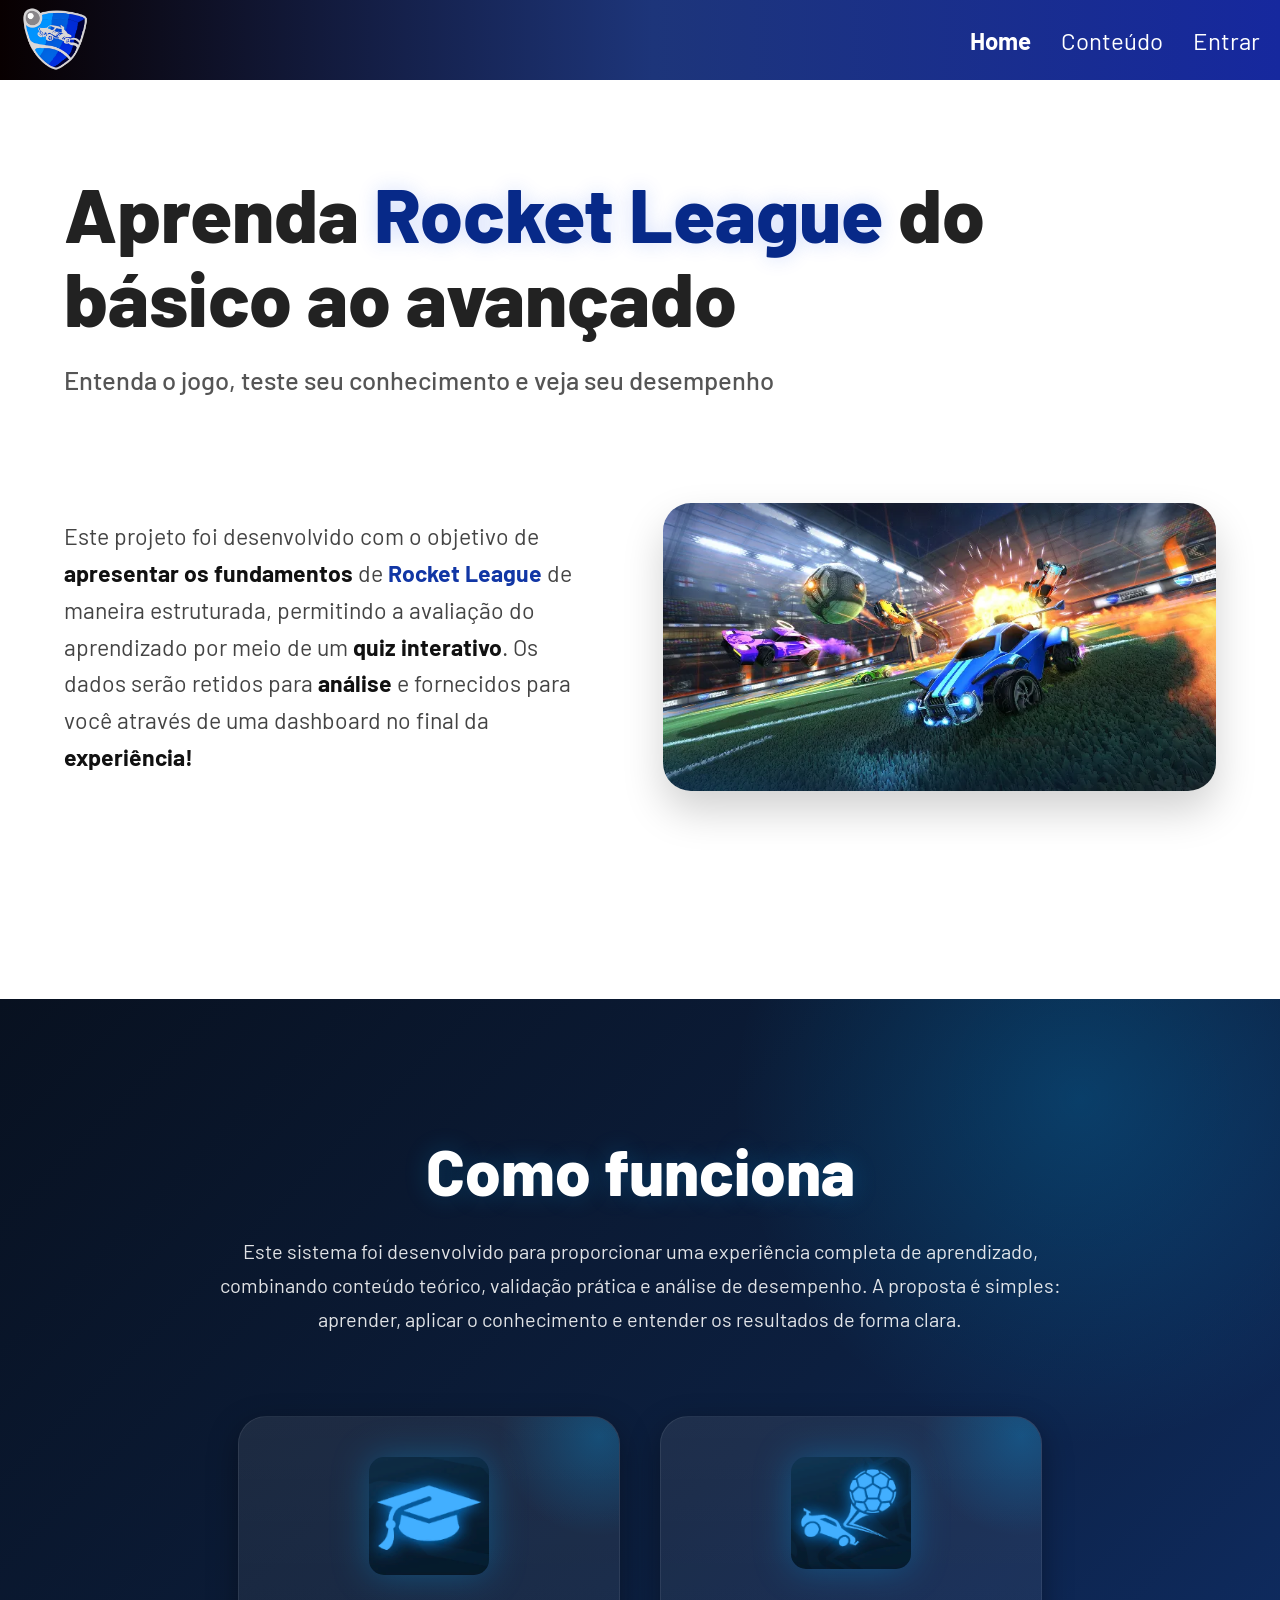
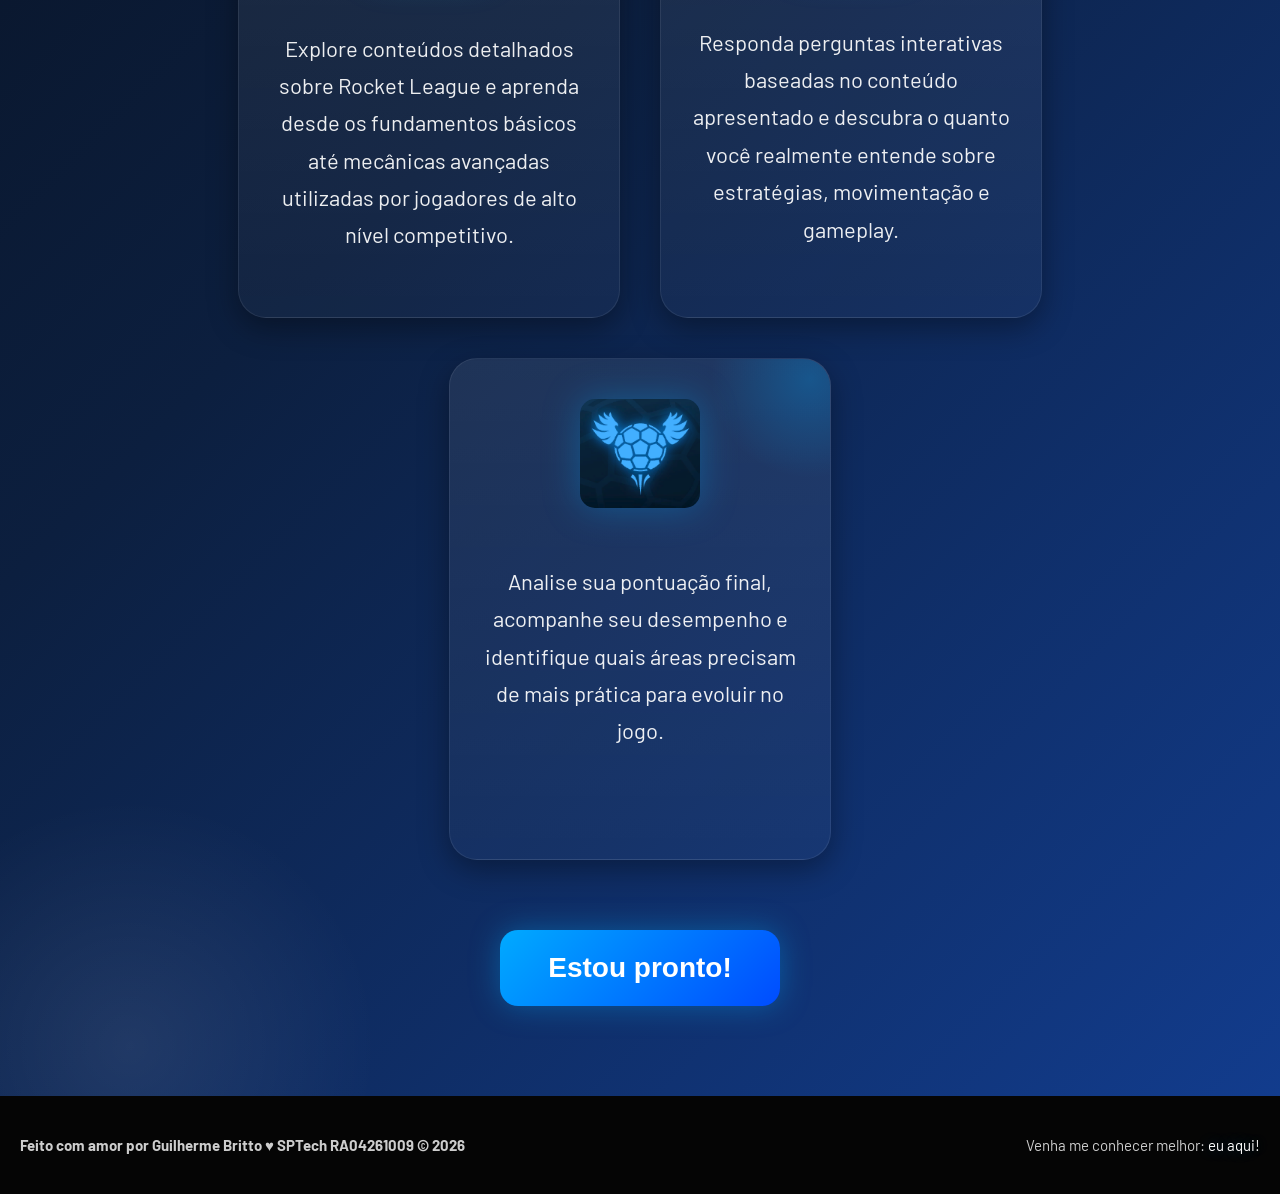
==== commit 8e3e276b: "Adicionando a minha logo autoral para o site" ====
--- a/pi_rl/public/index.html
+++ b/pi_rl/public/index.html
@@ -10,7 +10,7 @@
     <script src="./js/sessao.js"></script>
 
     <link rel="stylesheet" href="./css/estilo.css" />
-    <link rel="icon" href="./assets/imgs/rocket.png" />
+    <link rel="icon" href="./assets/imgs/logo.png" />
     <link rel="preconnect" href="https://fonts.gstatic.com" />
   </head>
 
@@ -20,7 +20,7 @@
         <a href="./index.html"
           ><img
             class="logo"
-            src="./assets/imgs/logo_rocket.png"
+            src="./assets/imgs/logo.png"
             alt="Logo do Rocket League"
         /></a>
         <nav>
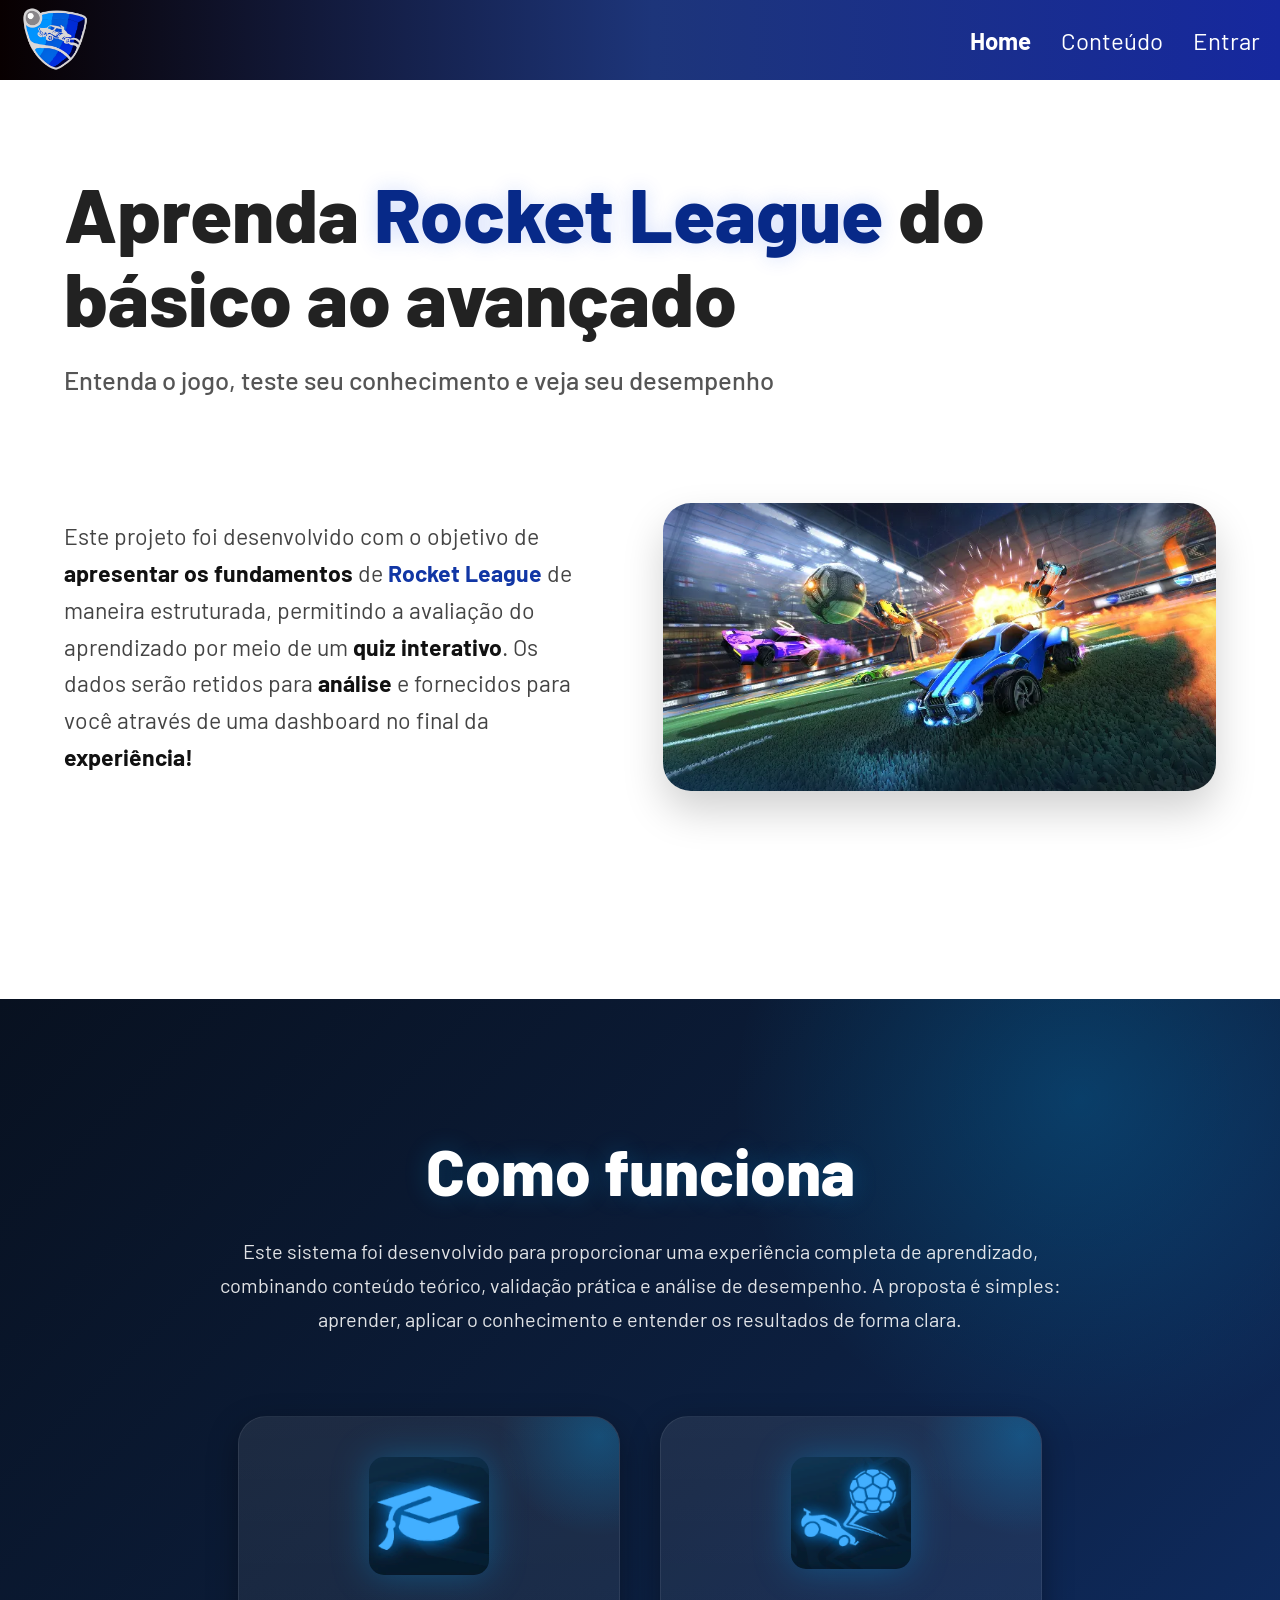
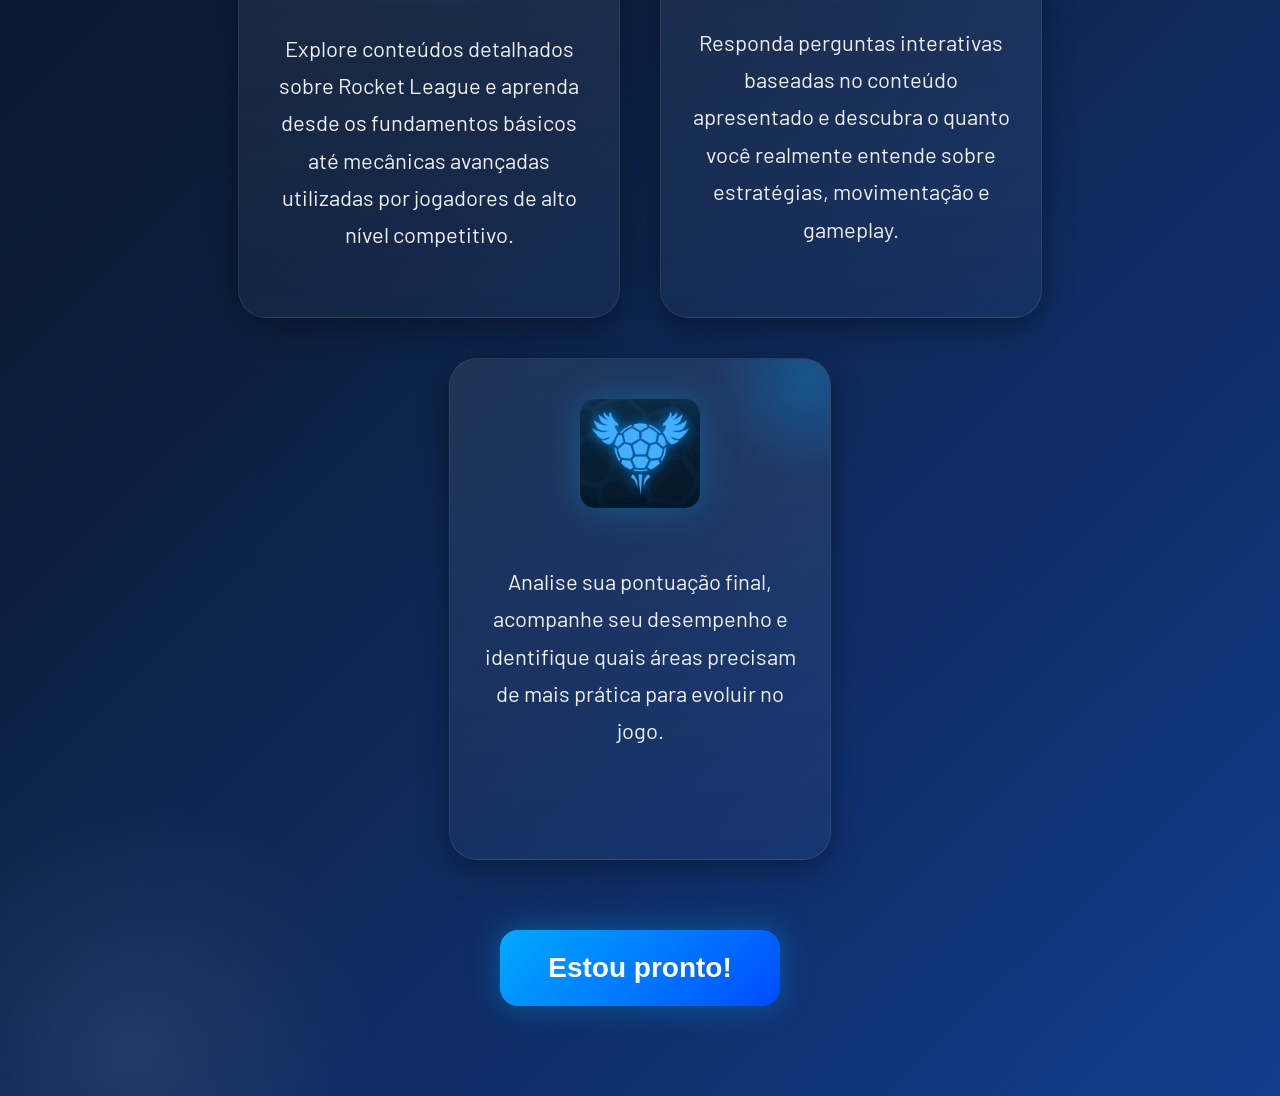
==== commit ecf6e011: "Adicionando frase motivacional na pagina sobre" ====
--- a/pi_rl/public/index.html
+++ b/pi_rl/public/index.html
@@ -29,14 +29,28 @@
               <b><a href="./index.html">Home</a></b>
             </li>
             <li><a href="./conteudo.html">Conteúdo</a></li>
-            <li><a id="link_header" href="./login.html">Entrar</a></li>
+            <li id="possivel_quiz"></li>
+            <li>
+              <a
+                id="link_header"
+                onclick="finalizarSessao()"
+                href="./index.html"
+                >Entrar</a
+              >
+            </li>
           </ul>
         </nav>
       </div>
     </div>
     <div class="box1">
       <div class="header_box1">
-        <h1>Aprenda <span>Rocket League</span> do básico ao avançado</h1>
+        <h1>
+          Aprenda
+          <span
+            ><a class="link_sobre" href="./sobre.html">Rocket League</a></span
+          >
+          do básico ao avançado
+        </h1>
         <h3>Entenda o jogo, teste seu conhecimento e veja seu desempenho</h3>
       </div>
       <div class="content_box1">
@@ -96,26 +110,20 @@
         ><button class="next_page">Estou pronto!</button></a
       >
     </div>
-
-    <div class="footer">
-      <div class="container">
-        <h4>
-          Feito com amor por Guilherme Britto &hearts; SPTech RA04261009 &copy;
-          2026
-        </h4>
-        <p>
-          Venha me conhecer melhor:
-          <a href="./sobre.html" class="link_sobre">eu aqui!</a>
-        </p>
-      </div>
-    </div>
   </body>
   <script>
     const linkHeader = document.getElementById("link_header");
+    const possivel_quiz = document.getElementById("possivel_quiz");
+
+    function finalizarSessao() {
+      sessionStorage.clear();
+    }
 
     if (sessionStorage.ID_USUARIO) {
-      linkHeader.innerHTML = "Quiz";
-      linkHeader.href = "./homequiz.html";
+      linkHeader.innerHTML = "Sair";
+      possivel_quiz.innerHTML =
+        "<a id='quiz_home_header' href='./homequiz.html'>Quiz</a>";
+      possivel_quiz.href = "./homequiz.html";
     } else {
       linkHeader.innerHTML = "Entrar";
       linkHeader.href = "./login.html";
--- a/pi_rl/public/css/estilo.css
+++ b/pi_rl/public/css/estilo.css
@@ -97,11 +97,12 @@
     font-weight: 800;
 }
 
-.header_box1 h1 span{
+.header_box1 h1 span a{
     color: rgb(7, 41, 136);
     transition: 0.4s;
     text-shadow:
     0 0 20px rgba(24,77,237,0.18);
+    cursor: default; 
 }
 
 .header_box1 h1 span:hover{
@@ -312,6 +313,14 @@
     0 0 30px rgba(0,174,255,0.35);
 }
 
+#link_header{
+  margin-left: -30px;
+}
+
+#quiz_home_header{
+  margin-right: 30px;
+}
+
 .next_page:hover{
     transform:
     translateY(-6px)
@@ -484,6 +493,10 @@
     margin-top: 15px;
     color: #ffffff;
     font-weight: bold;
+}
+
+#contenudo_header{
+  margin-right: 30px;
 }
 
 .box1_content{
@@ -704,7 +717,7 @@
     background-position: center;
     background-repeat: no-repeat;
 
-    min-height: 92.4vh;
+    min-height: 93vh;
 
     display: flex;
     justify-content: center;
@@ -860,7 +873,7 @@
 
 .quiz_pergunta label:hover{
     transform: translateX(10px);
-    background: rgba(0,174,255,0.12);
+    background: rgba(0, 174, 255, 0.122);
     border: 1px solid rgba(0,174,255,0.35);
     box-shadow:
     0 0 20px rgba(0,174,255,0.15);
@@ -874,7 +887,7 @@
 }
 
 .quiz_pergunta label:has(input:checked){
-    background: rgba(0,174,255,0.18);
+    background: #00aeff2e;
     border: 1px solid #00aeff;
     box-shadow:
     0 0 20px rgba(0,174,255,0.25);
@@ -900,14 +913,14 @@
     cursor: pointer;
     transition: 0.35s;
     box-shadow:
-    0 0 25px rgba(0,174,255,0.35);
+    0 0 25px #00aeff59;
     margin-bottom: 3%;
 }
 
 .btn_proxima:hover{
     transform: translateY(-4px) scale(1.04);
     box-shadow:
-    0 0 40px rgba(0,174,255,0.55);
+    0 0 40px #00aeff8c;
     background:
     linear-gradient(135deg, #00bbff, #005eff);
 }
@@ -928,7 +941,7 @@
     cursor: pointer;
     transition: 0.35s;
     box-shadow:
-    0 0 25px rgba(0,174,255,0.35);
+    0 0 25px #00aeff59;
     margin-bottom: 3%;
 }
 
@@ -999,6 +1012,86 @@
   border-radius: 25px;
   box-shadow: 0 10px 25px rgba(0, 0, 0, 0.08);
 }
+
+.motivo_site {
+  background-color: #081f4d;
+  border-radius:  30px;
+  width: 100%;
+  max-width: 90%;
+  margin: 5% auto;
+  padding: 40px;
+  display: flex;
+  flex-direction: column;
+  gap: 45px;
+  color: white;
+}
+
+.texto_intro {
+  font-size: 1.4rem;
+  color: #60a5fa;
+  letter-spacing: 2px;
+  font-weight: 600;
+}
+
+.motivo_site h2 {
+  font-size: 4rem;
+  line-height: 1.1;
+  max-width: 700px;
+  font-weight: 800;
+}
+
+.bloco_texto {
+  display: flex;
+  flex-direction: column;
+  gap: 18px;
+}
+
+.bloco_texto p {
+  font-size: 1.4rem;
+  line-height: 1.8;
+  color: #d1d5db;
+  max-width: 850px;
+}
+
+.bloco_texto.destaque {
+  padding-left: 25px;
+  border-left: 3px solid #2563eb;
+}
+
+.bloco_texto.destaque p {
+  color: #f3f4f6;
+}
+
+.bloco_final {
+  margin-top: 30px;
+  display: flex;
+  flex-direction: column;
+  gap: 20px;
+}
+
+.bloco_final p {
+  font-size: 1.3rem;
+  color: #9ca3af;
+}
+
+.bloco_final h3 {
+  font-size: 2.4rem;
+  color: white;
+  line-height: 1.4;
+}
+
+.bloco_final blockquote {
+  margin-top: 20px;
+  font-size: 3.8rem;
+  font-weight: 700;
+  color: #60a5fa;
+  line-height: 1.4;
+  border-left: 4px solid #2563eb;
+  padding-left: 25px;
+  margin-top: 10px;
+  font-style: italic;
+}
+
 .reverse {
   flex-direction: row-reverse;
 }
@@ -1060,7 +1153,7 @@
 }
 .foto_amigo img {
   width: 100%;
-  height: 320px;
+  height: 620px;
   object-fit: cover;
   border-radius: 16px;
 }
@@ -1101,16 +1194,20 @@
   color: white;
   min-height: 100vh;
 }
-
 .dashboard {
   width: 90%;
-  margin: 40px auto;
-
+  margin: 0px auto;
   display: flex;
   flex-direction: column;
   gap: 30px;
 }
-
+.header_dash{
+  width: 100%;
+  margin-top: 25px;
+  display: flex;
+  flex-direction: row;
+  justify-content: space-between;
+}
 .glass {
   background: rgba(255,255,255,0.08);
   border: 1px solid rgba(255,255,255,0.12);
@@ -1121,11 +1218,11 @@
 }
 
 .welcome {
-  padding: 35px;
+  padding: 15px;
 }
 
 .welcome h1 {
-  font-size: 2.4rem;
+  font-size: 2.0rem;
   margin-bottom: 10px;
 }
 
@@ -1136,21 +1233,20 @@
 }
 
 .welcome p {
-  opacity: 0.85;
+  opacity: 0.55;
 }
 
 .kpis_dashboard {
   width: 100%;
   display: flex;
   gap: 25px;
-  margin-top: 40px;
   flex-wrap: wrap;
 }
 
 .kpi_card {
   flex: 1;
   min-width: 220px;
-  padding: 28px;
+  padding: 8px 28px;
   border-radius: 24px;
   backdrop-filter: blur(14px);
   background: rgba(255, 255, 255, 0.08);
@@ -1159,7 +1255,6 @@
   display: flex;
   flex-direction: column;
   gap: 12px;
-
   transition: 0.3s;
 }
 
@@ -1194,7 +1289,9 @@
 }
 
 .btn_dash_geral {
-  padding: 14px 26px;
+  padding: 10px 24px;
+  margin-top: -20px;
+  margin-bottom: 10px;
   border: none;
   border-radius: 14px;
   background: linear-gradient(135deg, #0a2c6a, #0353a4);
@@ -1212,3 +1309,257 @@
   background: linear-gradient(135deg, #0353a4, #0466c8);
   box-shadow: 0 8px 24px rgba(4, 102, 200, 0.45);
 }
+
+.btn_dash_resultado {
+  padding: 12px 24px;
+  margin-top: -20px;
+  border: none;
+  border-radius: 14px;
+  background: linear-gradient(135deg, #0a2c6a, #0353a4);
+  color: white;
+  font-size: 0.95rem;
+  font-weight: 600;
+  cursor: pointer;
+  backdrop-filter: blur(10px);
+  box-shadow: 0 6px 20px rgba(3, 83, 164, 0.35);
+  transition: 0.3s;
+}
+
+.btn_dash_resultado:hover {
+  transform: translateY(-2px);
+  background: linear-gradient(135deg, #0353a4, #0466c8);
+  box-shadow: 0 8px 24px rgba(4, 102, 200, 0.45);
+}
+
+.filtro_dashboard {
+  padding: 20px;
+  margin-top: 40px; 
+  gap: 20px;
+  border-radius: 18px;
+  backdrop-filter: blur(10px);
+  background: rgba(255, 255, 255, 0.08);
+  border: 1px solid rgba(255, 255, 255, 0.15);
+  display: flex;
+  justify-content: space-between;
+  align-items: center;
+}
+
+.filtro_dashboard h3 {
+  color: white;
+  font-size: 22px;
+  font-weight: 600;
+}
+
+.botoes_filtro {
+  display: flex;
+  gap: 12px;
+}
+
+.botoes_filtro button {
+  padding: 10px 22px;
+  border: none;
+  border-radius: 12px;
+  background: #0f2d62;
+  color: white;
+  font-size: 15px;
+  font-weight: 600;
+  cursor: pointer;
+  transition: 0.3s;
+}
+
+.botoes_filtro button:hover {
+  background: #1d4ea3;
+  transform: translateY(-2px);
+}
+
+.linha_graficos {
+  width: 100%;
+  display: flex;
+  gap: 30px;
+  margin-top: 35px;
+  align-items: stretch;
+  flex-wrap: wrap;
+}
+.grafico_card_1 h3{
+  text-align: center;
+  font-size: 2.4rem;
+  margin-top: -15px;
+}
+
+.grafico_card_1 {
+  flex: 1;
+  min-width: 350px;
+  max-width: 450px;
+  padding: 25px;
+  border-radius: 20px;
+  display: flex;
+  flex-direction: column;
+  align-items: center;
+}
+
+.grafico_card_2 {
+  flex: 2;
+  min-width: 500px;
+  padding: 25px;
+  border-radius: 20px;
+  display: flex;
+  flex-direction: column;
+}
+
+.grafico_card_2 h3{
+  text-align: center;
+  font-size: 2.4rem;
+  margin-top: -15px;
+}
+
+.categoria_destaque {
+  flex: 1;
+  min-width: 320px;
+  padding: 30px;
+  border-radius: 20px;
+  display: flex;
+  flex-direction: column;
+  justify-content: center;
+}
+
+.categoria_destaque h2 {
+  color: white;
+  font-size: 28px;
+  margin-bottom: 20px;
+}
+
+.categoria_destaque p {
+  color: #d6d6d6;
+  font-size: 18px;
+  line-height: 1.6;
+}
+
+.categoria_nome {
+  color: #4da3ff;
+  font-weight: bold;
+  font-size: 22px;
+}
+.dash_grafico{
+  display: flex;
+  flex-direction: row;
+  justify-content: space-between;
+  gap: 25px;
+  margin-bottom: 25px;
+}
+
+#graficoCategorias {
+  width: 100%;
+  max-height: 500px;
+}
+
+.modal_resultado {
+  position: fixed;
+  top: 0;
+  left: 0;
+  width: 100%;
+  height: 100vh;
+  background-color: rgba(0, 0, 0, 0.7);
+  display: none;
+  justify-content: center;
+  align-items: center;
+  z-index: 999;
+}
+
+.modal_conteudo {
+  width: 85%;
+  max-width: 1200px;
+  height: 85vh;
+  overflow-y: auto;
+  padding: 30px;
+  border-radius: 25px;
+}
+
+.top_modal {
+  display: flex;
+  justify-content: space-between;
+  align-items: center;
+  margin-bottom: 30px;
+}
+
+.top_modal h2 {
+  color: white;
+  font-size: 32px;
+}
+
+.top_modal button {
+  width: 45px;
+  height: 45px;
+  border: none;
+  display: flex;
+  align-items: center;
+  justify-content: center;
+  border-radius: 5px;
+  background: none;
+  color: white;
+  cursor: pointer;
+  font-size: 28px;
+}
+
+.card_resultado {
+  background-color: rgba(255, 255, 255, 0.08);
+  border-radius: 18px;
+  padding: 25px;
+  margin-bottom: 20px;
+}
+
+.card_resultado h3 {
+  color: white;
+  margin-bottom: 20px;
+  font-size: 20px;
+}
+
+.card_resultado p {
+  color: #d6d6d6;
+  margin-bottom: 10px;
+  line-height: 1.5;
+}
+
+
+.acertou {
+  border-left: 6px solid #22c55e;
+}
+
+.errou {
+  border-left: 6px solid #ef4444;
+}
+
+.status_resultado {
+  font-weight: bold;
+  margin-top: 15px;
+}
+
+.status_acerto {
+  color: #22c55e;
+}
+
+.status_erro {
+  color: #ef4444;
+}
+
+#modal_resulta{
+  display: flex;
+}
+
+.modal_conteudo::-webkit-scrollbar {
+  width: 10px;
+}
+
+.modal_conteudo::-webkit-scrollbar-track {
+  background: rgba(255, 255, 255, 0.05);
+
+  border-radius: 20px;
+}
+
+.modal_conteudo::-webkit-scrollbar-thumb {
+  background: #6b6f78;
+  border-radius: 20px;
+}
+
+.modal_conteudo::-webkit-scrollbar-thumb:hover {
+  background: #abaeb6;
+}
